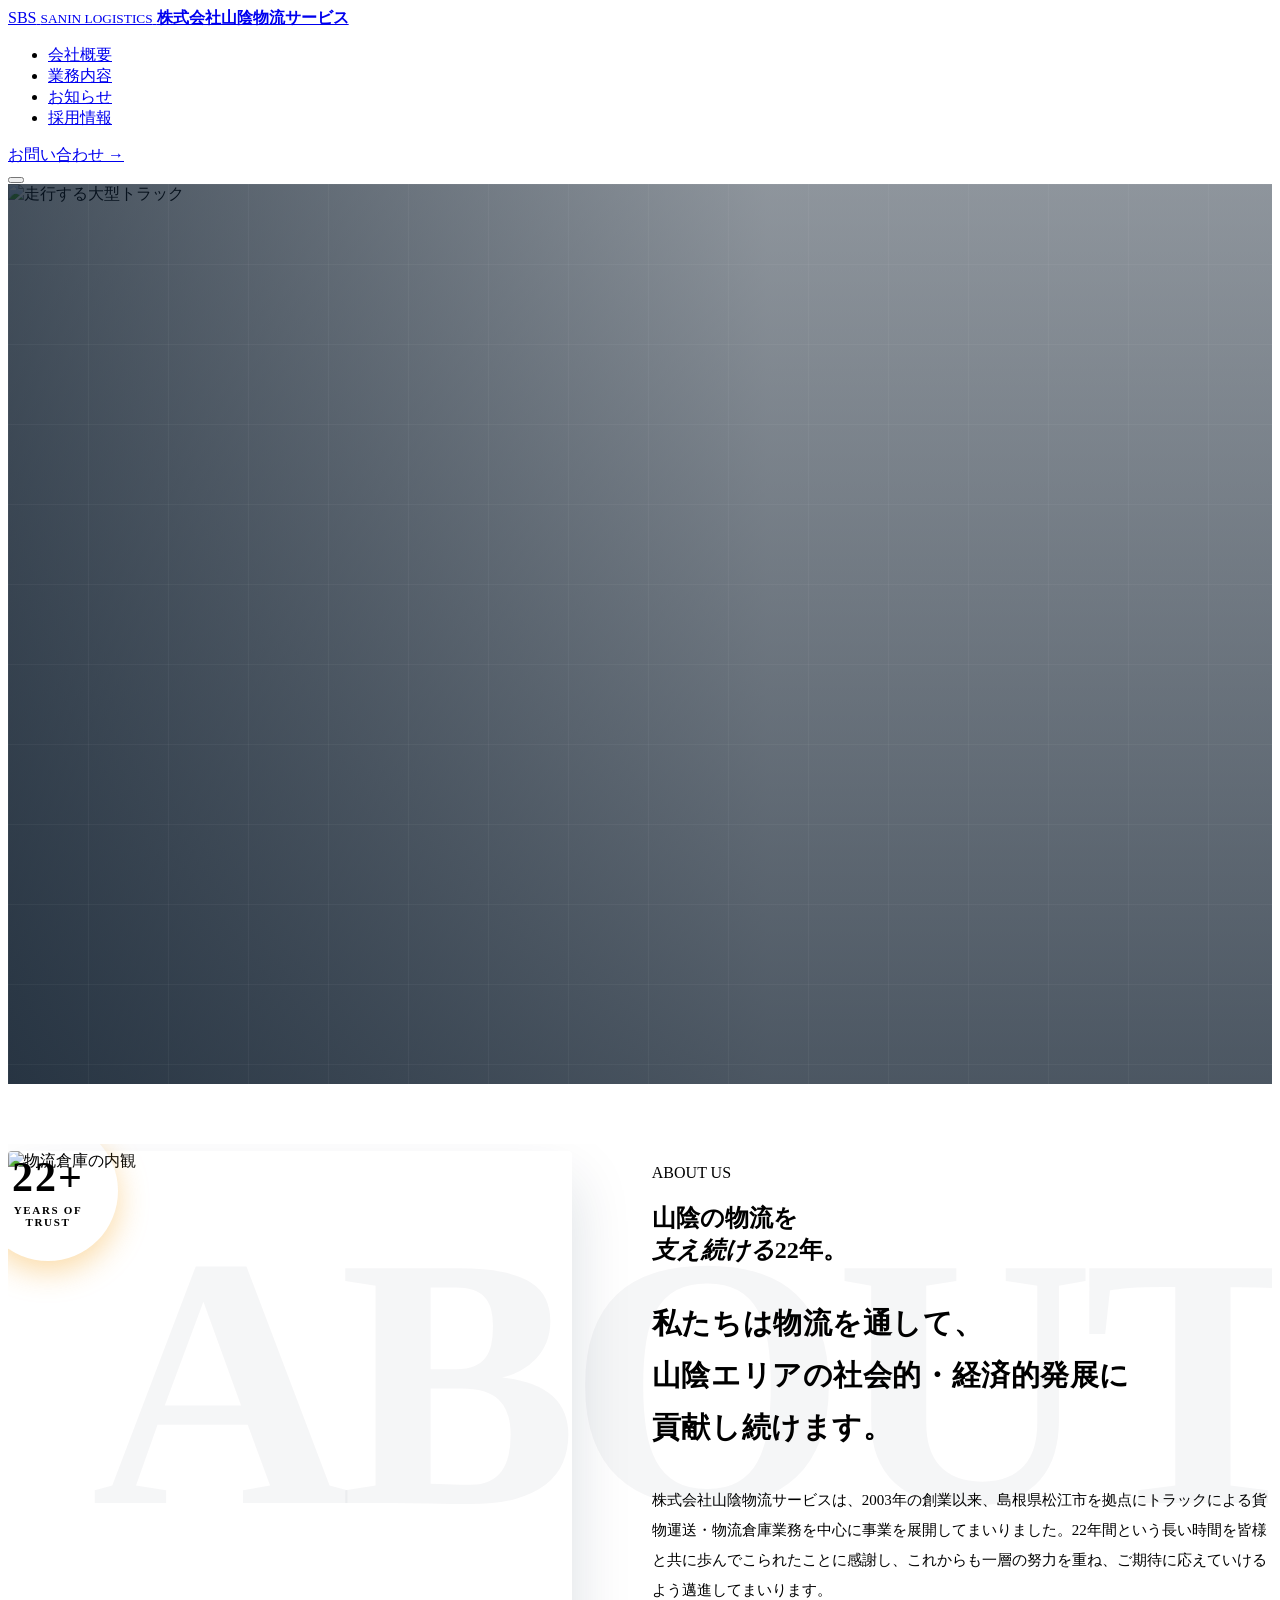
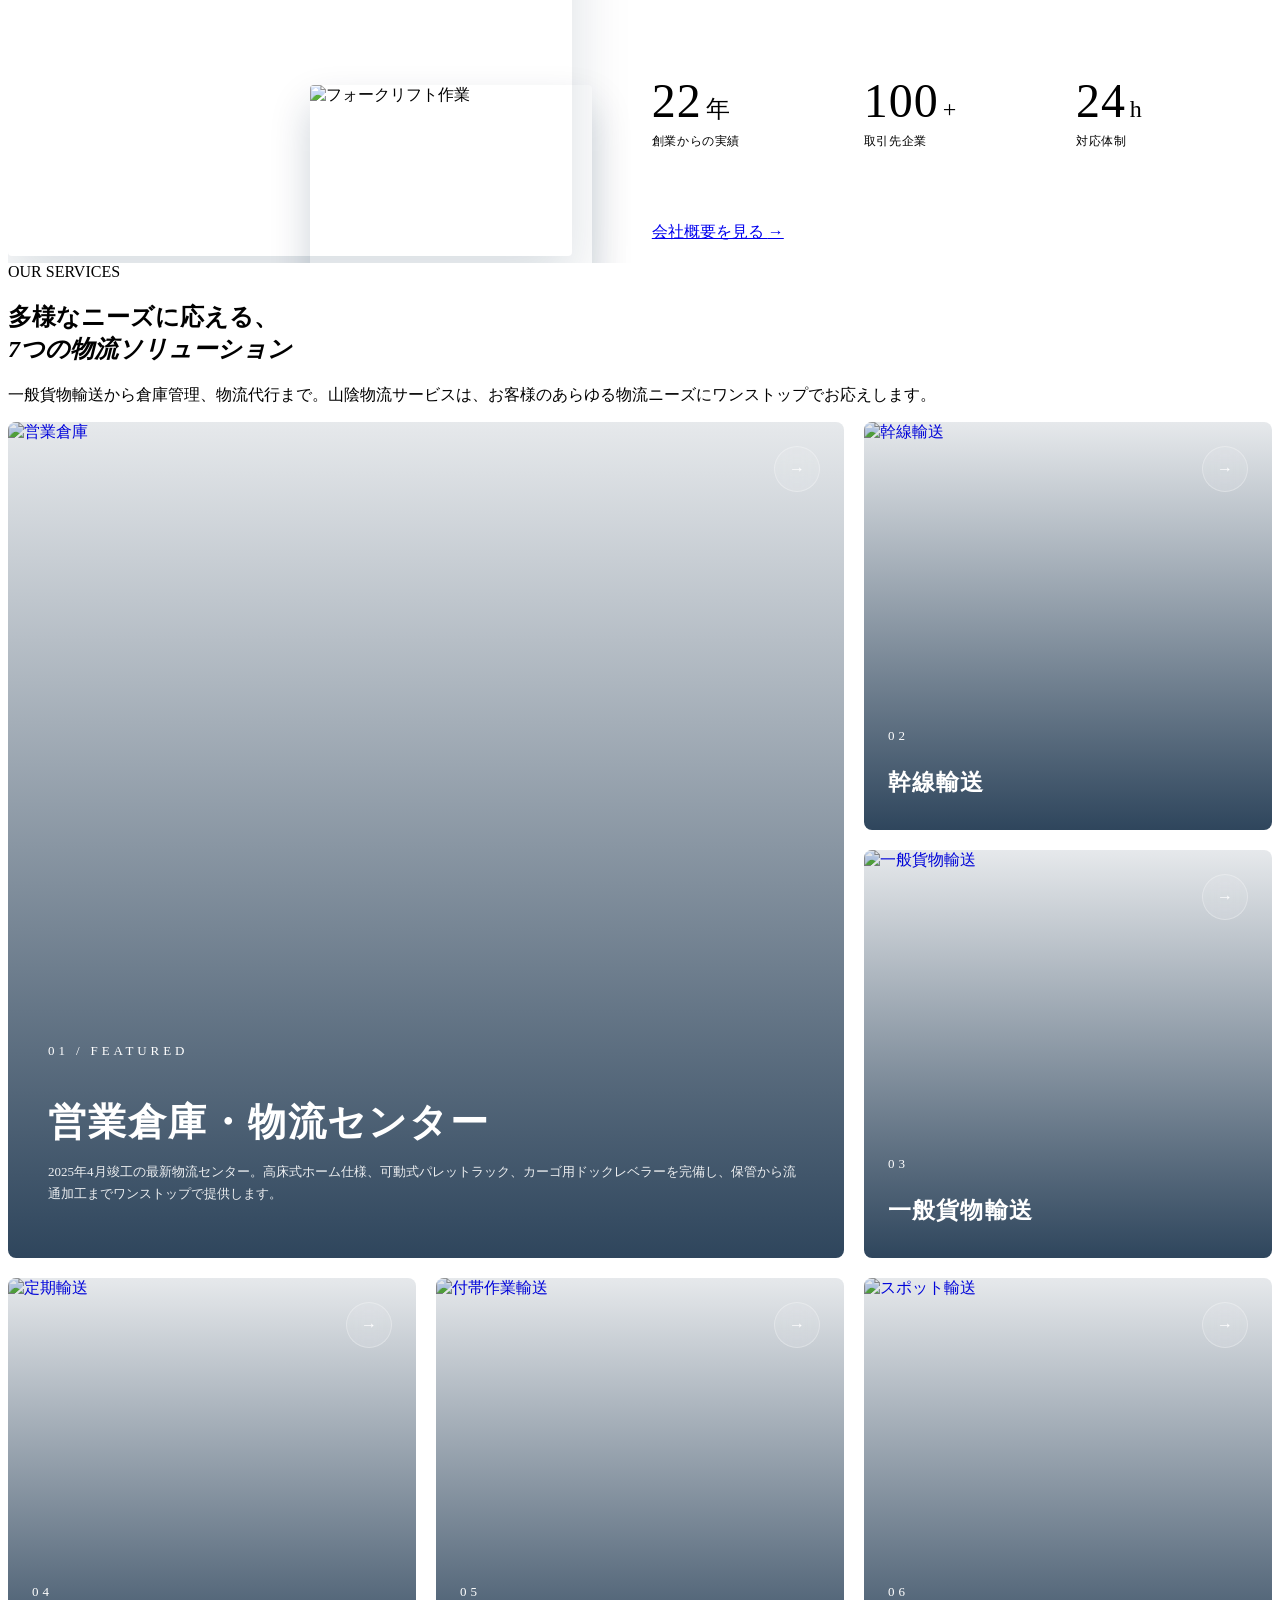
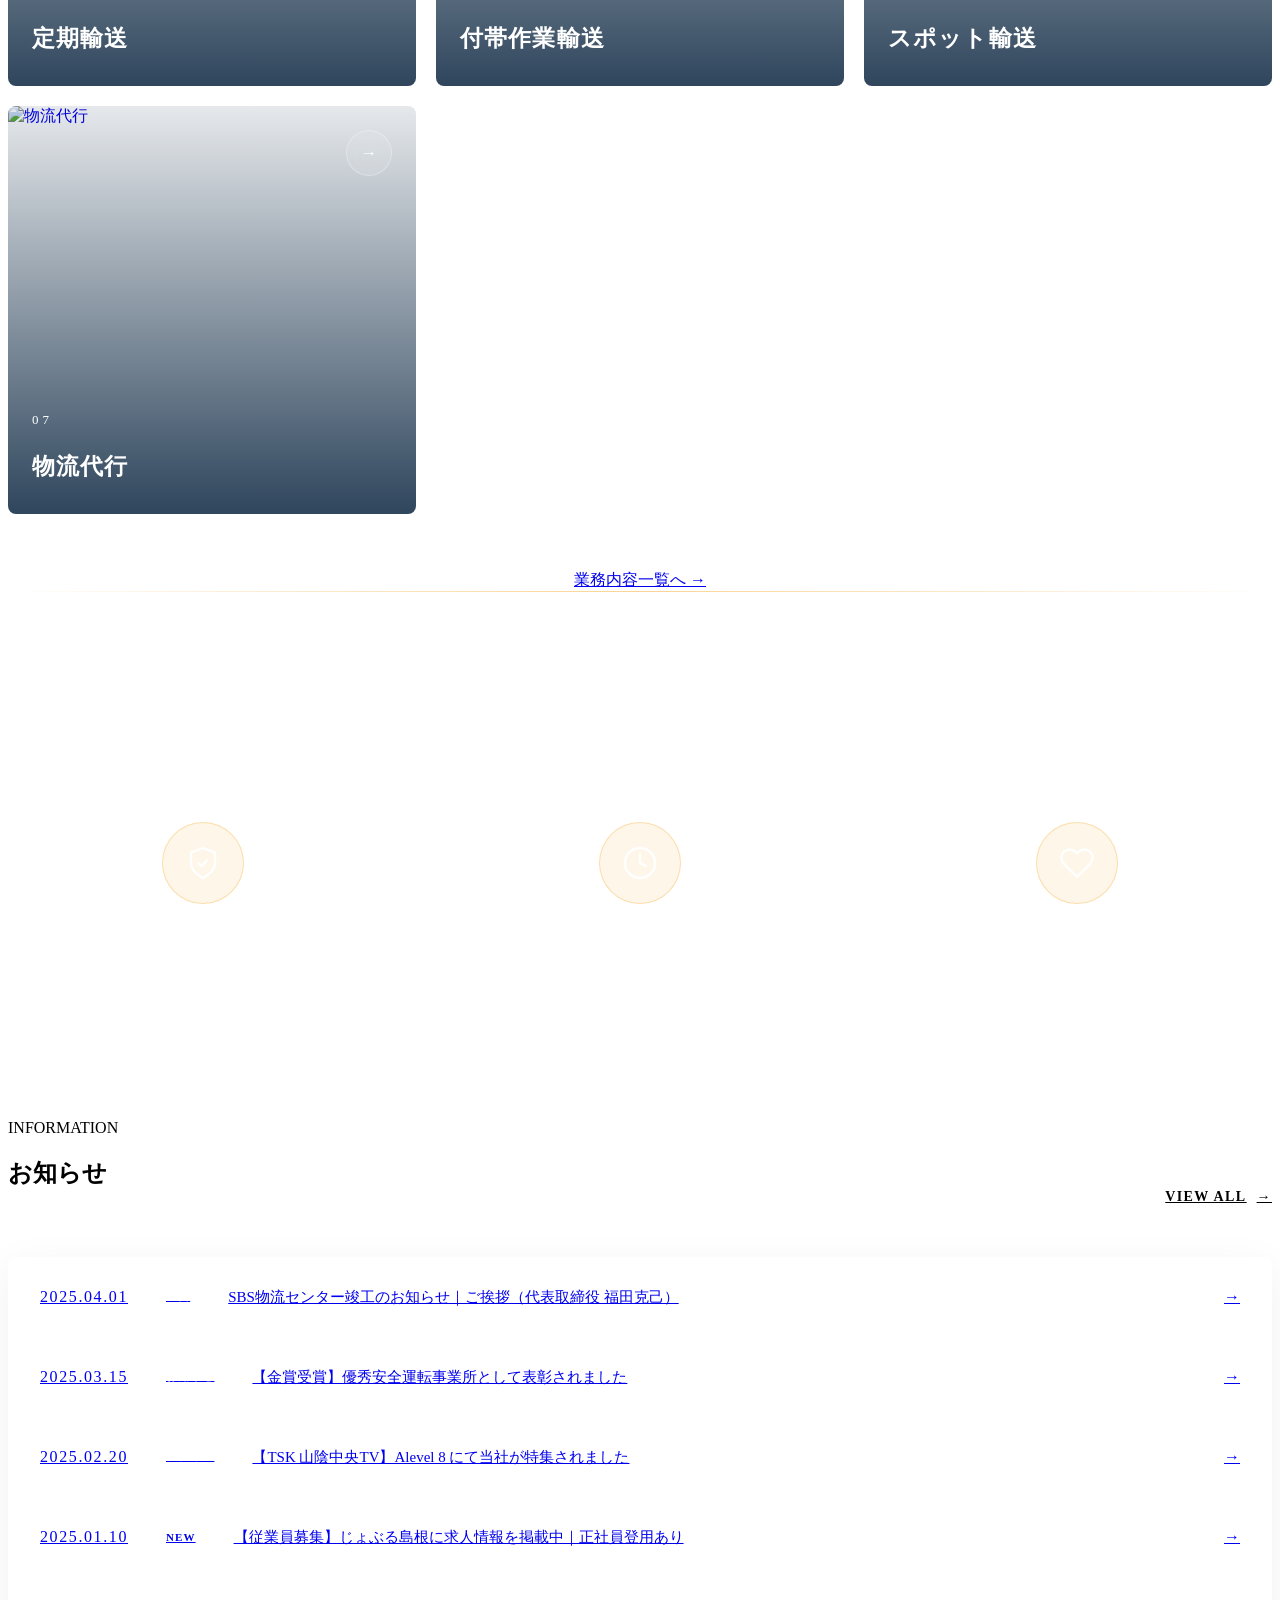
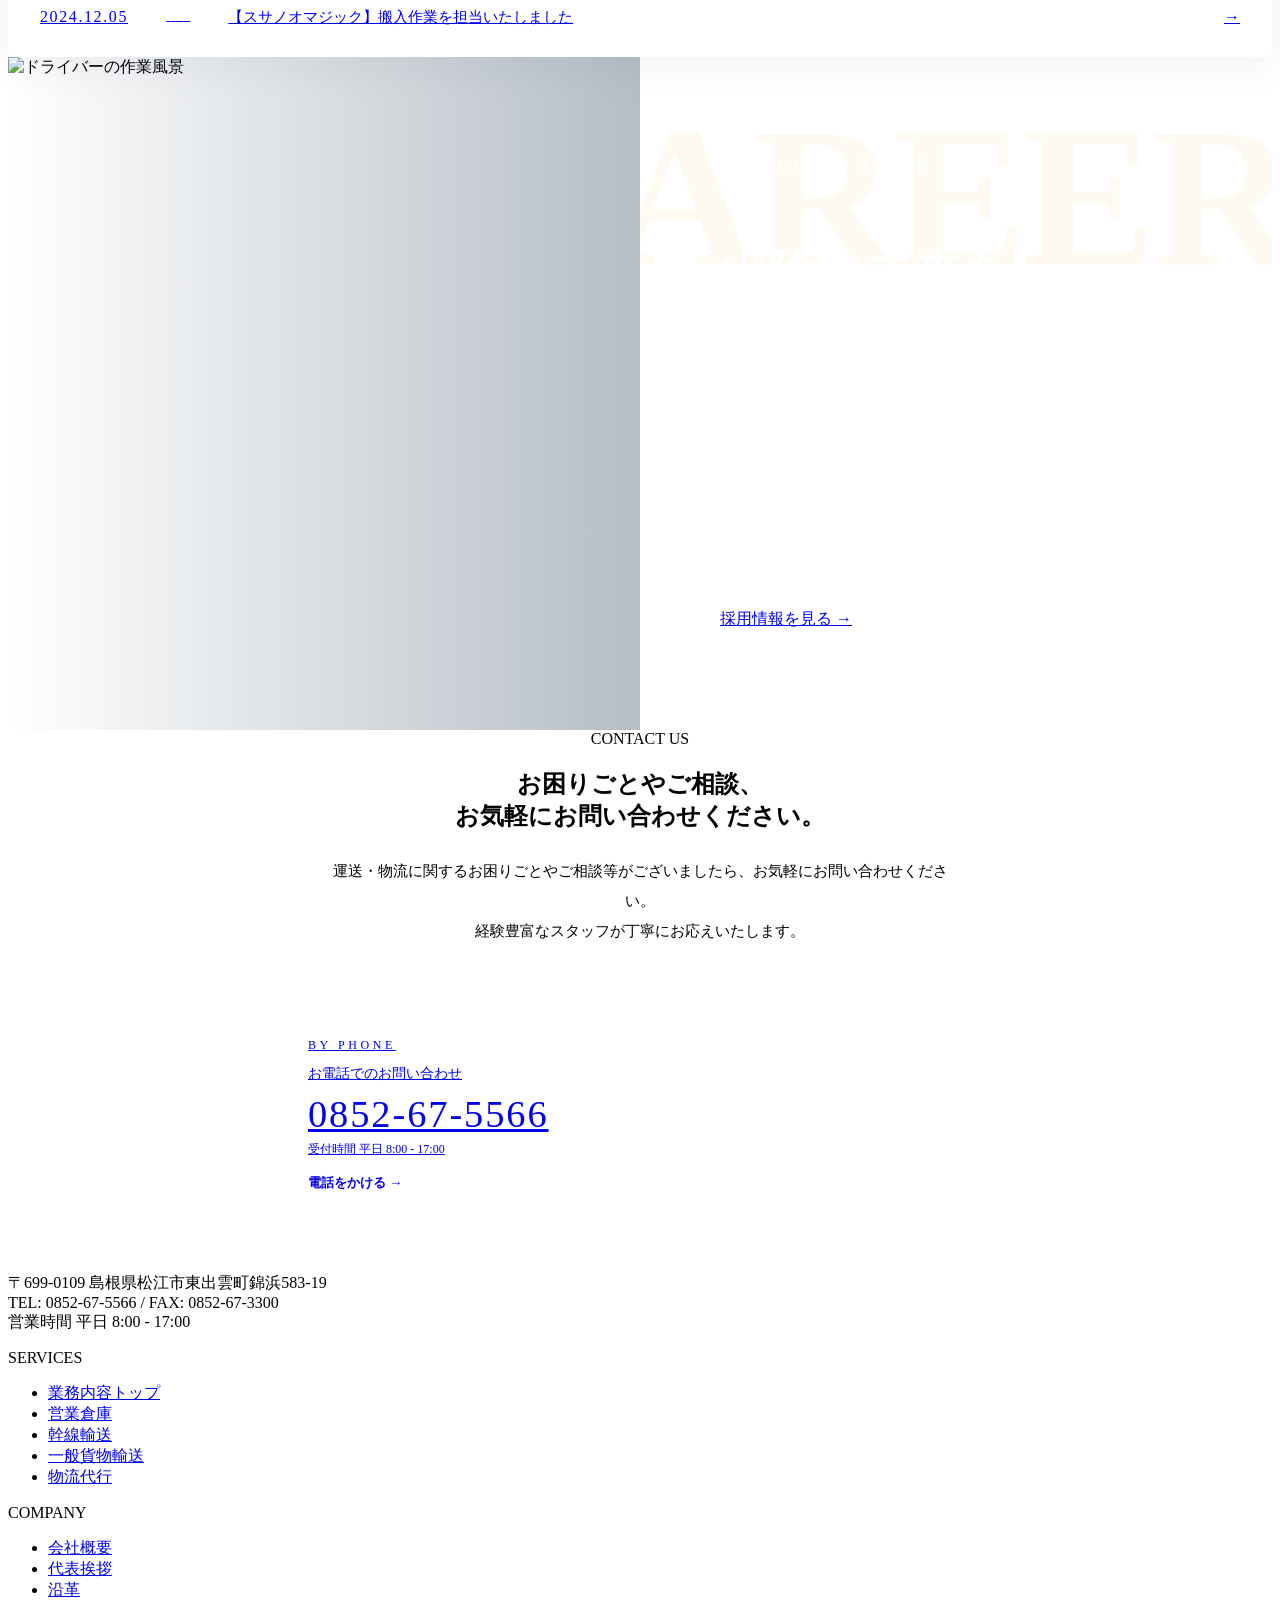
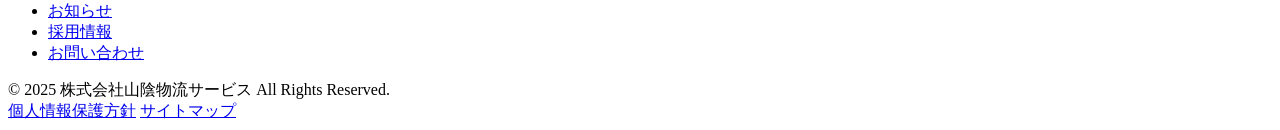
==== index.html @ 83f82740 "Initial commit: Upload all website files" ====
<!DOCTYPE html>
<html lang="ja">
<head>
<meta charset="UTF-8">
<meta name="viewport" content="width=device-width, initial-scale=1.0">
<meta name="description" content="株式会社山陰物流サービス｜島根県松江市を拠点に、安全・確実・丁寧な一般貨物輸送、幹線輸送、物流倉庫業務を承ります。2003年創業、22年の信頼と実績。">
<title>株式会社山陰物流サービス｜島根県松江市の総合物流企業</title>
<link rel="preconnect" href="https://fonts.googleapis.com">
<link rel="preconnect" href="https://fonts.gstatic.com" crossorigin>
<link href="https://fonts.googleapis.com/css2?family=Noto+Sans+JP:wght@400;500;700;900&family=Noto+Serif+JP:wght@500;700;900&family=Bebas+Neue&display=swap" rel="stylesheet">
<link rel="stylesheet" href="assets/common.css">

<style>
/* ========================================
   TOPページ固有スタイル
======================================== */

/* Hero (TOP page) */
.p-hero {
  position: relative;
  width: 100%;
  height: 100vh;
  min-height: 640px;
  overflow: hidden;
  background: var(--color-bg-dark);
}
.p-hero__bg { position: absolute; inset: 0; z-index: 1; }
.p-hero__bg img {
  width: 100%; height: 100%; object-fit: cover;
  animation: kenburns 20s ease-in-out infinite alternate;
}
@keyframes kenburns {
  0% { transform: scale(1.05) translate(0, 0); }
  100% { transform: scale(1.18) translate(-2%, -2%); }
}
.p-hero__overlay {
  position: absolute; inset: 0; z-index: 2;
  background:
    linear-gradient(180deg, rgba(10,25,41,0.4) 0%, rgba(10,25,41,0.7) 100%),
    linear-gradient(90deg, rgba(10,25,41,0.6) 0%, rgba(10,25,41,0.1) 60%);
}
.p-hero__grid {
  position: absolute; inset: 0; z-index: 3;
  background-image:
    linear-gradient(rgba(255,255,255,0.04) 1px, transparent 1px),
    linear-gradient(90deg, rgba(255,255,255,0.04) 1px, transparent 1px);
  background-size: 80px 80px; pointer-events: none;
}
.p-hero__inner {
  position: relative; z-index: 5; height: 100%;
  display: flex; align-items: center;
  padding: 0 24px;
  max-width: 1600px; margin: 0 auto;
}
.p-hero__content {
  width: 100%; max-width: 800px; color: #fff;
  padding-top: var(--header-h);
}
.p-hero__label {
  display: inline-flex; align-items: center; gap: 12px;
  padding: 8px 18px;
  background: rgba(245, 166, 35, 0.15);
  border: 1px solid rgba(245, 166, 35, 0.4);
  border-radius: 999px;
  color: var(--color-accent);
  font-size: 12px; font-weight: 700; letter-spacing: 0.2em;
  margin-bottom: 32px;
  font-family: var(--font-en);
  opacity: 0; animation: fadeInUp 0.8s var(--ease-out) 0.2s forwards;
}
.p-hero__label::before {
  content: ''; width: 6px; height: 6px;
  background: var(--color-accent); border-radius: 50%;
  animation: pulse 2s ease-in-out infinite;
}
@keyframes pulse {
  0%, 100% { opacity: 1; transform: scale(1); }
  50% { opacity: 0.5; transform: scale(1.3); }
}
.p-hero__title {
  font-family: var(--font-serif);
  font-size: clamp(2.4rem, 6vw, 5.2rem);
  font-weight: 900;
  line-height: 1.15;
  letter-spacing: 0.02em;
  margin-bottom: 24px;
}
.p-hero__title-line { display: block; overflow: hidden; }
.p-hero__title-inner {
  display: block;
  transform: translateY(120%);
  animation: revealUp 1s var(--ease-out) forwards;
}
.p-hero__title-line:nth-child(1) .p-hero__title-inner { animation-delay: 0.4s; }
.p-hero__title-line:nth-child(2) .p-hero__title-inner { animation-delay: 0.6s; }
.p-hero__title-line:nth-child(3) .p-hero__title-inner { animation-delay: 0.8s; }
.p-hero__title-accent { color: var(--color-accent); }
@keyframes revealUp { to { transform: translateY(0); } }

.p-hero__lead {
  font-size: clamp(0.95rem, 1.6vw, 1.15rem);
  line-height: 1.9;
  margin-bottom: 40px;
  opacity: 0;
  max-width: 580px;
  animation: fadeInUp 0.8s var(--ease-out) 1.2s forwards;
}
.p-hero__actions {
  display: flex; flex-wrap: wrap; gap: 16px;
  opacity: 0; animation: fadeInUp 0.8s var(--ease-out) 1.4s forwards;
}
.p-hero__side {
  position: absolute; right: 40px; bottom: 40px; z-index: 5;
  display: none; flex-direction: column; gap: 24px; color: #fff;
  opacity: 0; animation: fadeInUp 1s var(--ease-out) 1.6s forwards;
}
@media (min-width: 1024px) { .p-hero__side { display: flex; } }
.p-hero__since { text-align: right; font-family: var(--font-en); }
.p-hero__since-num {
  font-size: 64px; line-height: 1;
  color: var(--color-accent); letter-spacing: 0.05em;
}
.p-hero__since-label {
  font-size: 11px; letter-spacing: 0.3em;
  opacity: 0.8; margin-top: 8px;
}
.p-hero__scroll {
  position: absolute; left: 50%; bottom: 32px;
  transform: translateX(-50%); z-index: 5;
  display: flex; flex-direction: column; align-items: center; gap: 12px;
  color: #fff; font-family: var(--font-en);
  font-size: 11px; letter-spacing: 0.4em;
  opacity: 0; animation: fadeInUp 1s var(--ease-out) 2s forwards;
}
.p-hero__scroll-line {
  width: 1px; height: 50px;
  background: rgba(255, 255, 255, 0.4);
  position: relative; overflow: hidden;
}
.p-hero__scroll-line::after {
  content: ''; position: absolute;
  top: -50%; left: 0; width: 100%; height: 50%;
  background: var(--color-accent);
  animation: scrollDown 2s ease-in-out infinite;
}
@keyframes scrollDown {
  0% { transform: translateY(0); }
  100% { transform: translateY(200%); }
}

/* News Ticker */
.p-news-ticker {
  background: var(--color-primary);
  color: #fff;
  padding: 16px 0;
  overflow: hidden;
}
.p-news-ticker__inner {
  display: flex; align-items: center; gap: 24px;
  max-width: var(--container-max); margin: 0 auto;
  padding: 0 24px;
}
.p-news-ticker__label {
  flex-shrink: 0;
  display: inline-flex; align-items: center; gap: 10px;
  padding: 6px 14px;
  background: var(--color-accent); color: var(--color-primary);
  border-radius: 4px;
  font-weight: 700; font-size: 13px; letter-spacing: 0.1em;
  font-family: var(--font-en);
}
.p-news-ticker__track { flex: 1; overflow: hidden; white-space: nowrap; }
.p-news-ticker__list {
  display: inline-flex; gap: 60px;
  animation: tickerScroll 40s linear infinite;
}
.p-news-ticker__item {
  display: inline-flex; align-items: center; gap: 16px;
  font-size: 14px;
}
.p-news-ticker__date {
  color: var(--color-accent);
  font-family: var(--font-en);
  font-size: 13px; letter-spacing: 0.1em;
}
@keyframes tickerScroll {
  0% { transform: translateX(0); }
  100% { transform: translateX(-50%); }
}

/* About */
.p-about {
  background: var(--color-bg-soft);
  position: relative;
  overflow: hidden;
}
.p-about::before {
  content: 'ABOUT';
  position: absolute;
  top: 60px; right: -40px;
  font-family: var(--font-en);
  font-size: clamp(180px, 28vw, 360px);
  color: rgba(10, 37, 64, 0.04);
  font-weight: 900; line-height: 1;
  pointer-events: none; letter-spacing: -0.03em;
}
.p-about__grid {
  display: grid; grid-template-columns: 1fr; gap: 60px;
  align-items: center; position: relative; z-index: 1;
}
@media (min-width: 1024px) {
  .p-about__grid { grid-template-columns: 1fr 1.1fr; gap: 80px; }
}
.p-about__visual { position: relative; }
.p-about__visual-main {
  position: relative; aspect-ratio: 4/5;
  overflow: hidden; border-radius: 4px;
  box-shadow: 0 30px 60px rgba(10, 37, 64, 0.15);
}
.p-about__visual-main img {
  width: 100%; height: 100%; object-fit: cover;
  transition: transform 1.2s var(--ease-out);
}
.p-about__visual:hover .p-about__visual-main img { transform: scale(1.06); }
.p-about__visual-sub {
  position: absolute; width: 50%; aspect-ratio: 4/3;
  bottom: -40px; right: -20px;
  overflow: hidden; border-radius: 4px;
  box-shadow: 0 20px 40px rgba(10, 37, 64, 0.2);
  border: 6px solid var(--color-bg-soft);
}
.p-about__visual-sub img { width: 100%; height: 100%; object-fit: cover; }
.p-about__badge {
  position: absolute; top: -30px; left: -30px;
  width: 140px; height: 140px;
  border-radius: 50%;
  background: var(--color-accent); color: var(--color-primary);
  display: grid; place-items: center; text-align: center;
  font-weight: 700;
  box-shadow: 0 10px 30px rgba(245, 166, 35, 0.4);
  animation: rotate 20s linear infinite;
}
.p-about__badge-inner {
  display: flex; flex-direction: column; align-items: center;
  line-height: 1.1;
}
.p-about__badge-num { font-family: var(--font-en); font-size: 42px; letter-spacing: 0.05em; }
.p-about__badge-label { font-size: 11px; letter-spacing: 0.15em; margin-top: 4px; }
@keyframes rotate { to { transform: rotate(360deg); } }
@media (max-width: 768px) {
  .p-about__badge { width: 100px; height: 100px; top: -20px; left: -10px; }
  .p-about__badge-num { font-size: 28px; }
  .p-about__badge-label { font-size: 9px; }
}
.p-about__content { padding: 20px 0; }
.p-about__copy {
  font-family: var(--font-serif);
  font-size: clamp(1.4rem, 2.4vw, 1.8rem);
  line-height: 1.8; font-weight: 700;
  color: var(--color-primary);
  margin-bottom: 32px; letter-spacing: 0.02em;
}
.p-about__text {
  font-size: 15px; line-height: 2;
  color: var(--color-text-light);
  margin-bottom: 40px;
}
.p-about__stats {
  display: grid; grid-template-columns: repeat(3, 1fr);
  gap: 16px; padding: 32px 0;
  border-top: 1px solid var(--color-border);
  border-bottom: 1px solid var(--color-border);
  margin-bottom: 40px;
}
.p-about__stat-num {
  font-family: var(--font-en);
  font-size: clamp(2rem, 4vw, 3rem);
  color: var(--color-primary);
  line-height: 1; letter-spacing: 0.02em;
}
.p-about__stat-num small {
  font-size: 0.5em; color: var(--color-accent); margin-left: 4px;
}
.p-about__stat-label {
  font-size: 12px; color: var(--color-text-light);
  margin-top: 8px; letter-spacing: 0.05em;
}

/* Services (Bento Grid) */
.p-services { background: #fff; }
.p-services__grid {
  display: grid;
  grid-template-columns: repeat(2, 1fr);
  gap: 16px;
}
@media (min-width: 768px) {
  .p-services__grid {
    grid-template-columns: repeat(3, 1fr);
    grid-template-rows: repeat(3, 1fr);
    gap: 20px;
  }
  .p-services__item:nth-child(1) {
    grid-column: span 2; grid-row: span 2;
  }
}
.p-services__item {
  position: relative; overflow: hidden;
  border-radius: 8px; aspect-ratio: 1/1;
  background: var(--color-primary);
  display: block;
  transition: transform .5s var(--ease-out);
}
@media (min-width: 768px) {
  .p-services__item:nth-child(1) { aspect-ratio: auto; }
}
.p-services__item:hover { transform: translateY(-8px); }
.p-services__item-img {
  position: absolute; inset: 0;
  width: 100%; height: 100%; object-fit: cover;
  transition: transform 1s var(--ease-out);
}
.p-services__item:hover .p-services__item-img { transform: scale(1.1); }
.p-services__item-overlay {
  position: absolute; inset: 0;
  background: linear-gradient(180deg, rgba(10,37,64,0.1) 0%, rgba(10,37,64,0.85) 100%);
  transition: background .5s;
}
.p-services__item:hover .p-services__item-overlay {
  background: linear-gradient(180deg, rgba(10,37,64,0.3) 0%, rgba(10,37,64,0.92) 100%);
}
.p-services__item-content {
  position: absolute; bottom: 0; left: 0; right: 0;
  padding: 24px; color: #fff; z-index: 2;
}
@media (min-width: 768px) {
  .p-services__item:nth-child(1) .p-services__item-content { padding: 40px; }
}
.p-services__item-num {
  font-family: var(--font-en);
  font-size: 13px; color: var(--color-accent);
  letter-spacing: 0.3em; margin-bottom: 8px; display: block;
}
.p-services__item-title {
  font-family: var(--font-serif);
  font-size: clamp(1.1rem, 1.8vw, 1.5rem);
  font-weight: 900; margin-bottom: 8px;
  letter-spacing: 0.05em;
}
.p-services__item:nth-child(1) .p-services__item-title {
  font-size: clamp(1.5rem, 3vw, 2.4rem);
}
.p-services__item-desc {
  font-size: 13px; line-height: 1.7; opacity: 0.9; display: none;
}
@media (min-width: 768px) {
  .p-services__item:nth-child(1) .p-services__item-desc { display: block; }
}
.p-services__item-arrow {
  position: absolute; top: 24px; right: 24px;
  width: 44px; height: 44px;
  border-radius: 50%;
  background: rgba(255, 255, 255, 0.1);
  border: 1px solid rgba(255, 255, 255, 0.3);
  display: grid; place-items: center;
  color: #fff; z-index: 2;
  transition: all .3s var(--ease-out);
  backdrop-filter: blur(8px);
}
.p-services__item:hover .p-services__item-arrow {
  background: var(--color-accent);
  border-color: var(--color-accent);
  color: var(--color-primary);
  transform: rotate(-45deg);
}

.p-services__view-all-wrap {
  margin-top: 56px; text-align: center;
}

/* Features (3 Promises) */
.p-features {
  background: var(--color-primary);
  color: #fff;
  position: relative;
  overflow: hidden;
}
.p-features::before {
  content: ''; position: absolute;
  top: 0; left: 0; right: 0; height: 1px;
  background: linear-gradient(90deg, transparent, rgba(245, 166, 35, 0.5), transparent);
}
.p-features__bg {
  position: absolute; inset: 0; opacity: 0.06;
  background-image:
    linear-gradient(rgba(255,255,255,0.5) 1px, transparent 1px),
    linear-gradient(90deg, rgba(255,255,255,0.5) 1px, transparent 1px);
  background-size: 60px 60px;
}
.p-features__head {
  text-align: center; margin-bottom: 80px;
  position: relative; z-index: 1;
}
.p-features__head .p-section-head__label { padding-left: 0; }
.p-features__head .p-section-head__label::before { display: none; }
.p-features__head .p-section-head__title { color: #fff; }
.p-features__list {
  display: grid; grid-template-columns: 1fr; gap: 40px;
  position: relative; z-index: 1;
}
@media (min-width: 768px) {
  .p-features__list { grid-template-columns: repeat(3, 1fr); gap: 48px; }
}
.p-features__item {
  text-align: center; position: relative;
  padding: 40px 24px;
  border-top: 1px solid rgba(255,255,255,0.15);
}
.p-features__item-num {
  font-family: var(--font-en);
  font-size: 14px; color: var(--color-accent);
  letter-spacing: 0.4em; margin-bottom: 24px;
}
.p-features__item-icon {
  width: 80px; height: 80px;
  margin: 0 auto 24px;
  display: grid; place-items: center;
  border-radius: 50%;
  background: rgba(245, 166, 35, 0.1);
  border: 1px solid rgba(245, 166, 35, 0.3);
  color: var(--color-accent);
}
.p-features__item-icon svg { width: 36px; height: 36px; }
.p-features__item-title {
  font-family: var(--font-serif);
  font-size: 26px; font-weight: 900;
  margin-bottom: 16px; letter-spacing: 0.08em;
}
.p-features__item-text {
  font-size: 14px; line-height: 2; opacity: 0.85;
}

/* News */
.p-news-section { background: var(--color-bg-soft); }
.p-news-section__head {
  display: flex; flex-wrap: wrap;
  justify-content: space-between; align-items: flex-end;
  margin-bottom: 48px; gap: 24px;
}
.p-news-section__view-all {
  display: inline-flex; align-items: center; gap: 10px;
  font-weight: 700; font-size: 14px;
  color: var(--color-primary);
  letter-spacing: 0.1em;
  padding-bottom: 4px;
  border-bottom: 2px solid var(--color-primary);
  transition: all .3s;
}
.p-news-section__view-all:hover {
  color: var(--color-accent); border-color: var(--color-accent);
  gap: 16px;
}
.p-news-section__list {
  background: #fff; border-radius: 8px; overflow: hidden;
  box-shadow: 0 10px 40px rgba(10, 37, 64, 0.06);
}
.p-news-section__item {
  display: grid;
  grid-template-columns: auto auto 1fr auto;
  align-items: center; gap: 24px;
  padding: 28px 32px;
  border-bottom: 1px solid var(--color-border);
  transition: background .3s;
}
.p-news-section__item:last-child { border-bottom: none; }
.p-news-section__item:hover { background: var(--color-bg-soft); }
@media (max-width: 768px) {
  .p-news-section__item {
    grid-template-columns: 1fr; gap: 8px; padding: 24px 20px;
  }
}
.p-news-section__item-date {
  font-family: var(--font-en);
  font-size: 16px; color: var(--color-text-light);
  letter-spacing: 0.1em; white-space: nowrap;
}
.p-news-section__item-cat {
  display: inline-block;
  padding: 4px 14px;
  background: var(--color-primary); color: #fff;
  border-radius: 999px;
  font-size: 11px; font-weight: 700; letter-spacing: 0.1em;
  white-space: nowrap; text-align: center;
}
.p-news-section__item-cat--important { background: var(--color-red); }
.p-news-section__item-cat--new { background: var(--color-accent); color: var(--color-primary); }
@media (max-width: 768px) {
  .p-news-section__item-cat { justify-self: start; }
}
.p-news-section__item-title {
  font-size: 15px; font-weight: 500;
  color: var(--color-text); line-height: 1.6;
}
.p-news-section__item-arrow {
  color: var(--color-text-light);
  transition: transform .3s, color .3s;
}
.p-news-section__item:hover .p-news-section__item-arrow {
  color: var(--color-accent); transform: translateX(6px);
}
@media (max-width: 768px) { .p-news-section__item-arrow { display: none; } }

/* Recruit CTA */
.p-recruit-cta {
  position: relative; overflow: hidden; padding: 0;
}
.p-recruit-cta__inner {
  position: relative; display: grid;
  grid-template-columns: 1fr;
  min-height: 540px;
}
@media (min-width: 1024px) {
  .p-recruit-cta__inner { grid-template-columns: 1fr 1fr; }
}
.p-recruit-cta__visual { position: relative; overflow: hidden; min-height: 320px; }
.p-recruit-cta__visual img {
  width: 100%; height: 100%; object-fit: cover;
  transition: transform 1s var(--ease-out);
}
.p-recruit-cta:hover .p-recruit-cta__visual img { transform: scale(1.05); }
.p-recruit-cta__visual::after {
  content: ''; position: absolute; inset: 0;
  background: linear-gradient(90deg, transparent 0%, rgba(10, 37, 64, 0.3) 100%);
}
.p-recruit-cta__content {
  background: var(--color-primary); color: #fff;
  display: flex; flex-direction: column; justify-content: center;
  padding: 80px 40px; position: relative; overflow: hidden;
}
@media (min-width: 1024px) {
  .p-recruit-cta__content { padding: 100px 80px; }
}
.p-recruit-cta__content::before {
  content: 'CAREER';
  position: absolute; top: 40px; right: -20px;
  font-family: var(--font-en);
  font-size: 200px;
  color: rgba(245, 166, 35, 0.06);
  font-weight: 900; line-height: 1;
  pointer-events: none; letter-spacing: -0.02em;
}
.p-recruit-cta__label {
  font-family: var(--font-en);
  font-size: 14px; color: var(--color-accent);
  letter-spacing: 0.4em; margin-bottom: 24px;
  position: relative; z-index: 1;
}
.p-recruit-cta__title {
  font-family: var(--font-serif);
  font-size: clamp(2rem, 4vw, 3rem);
  font-weight: 900; line-height: 1.4;
  margin-bottom: 24px;
  position: relative; z-index: 1;
}
.p-recruit-cta__title em { font-style: normal; color: var(--color-accent); }
.p-recruit-cta__text {
  font-size: 15px; line-height: 2;
  margin-bottom: 40px; opacity: 0.9;
  position: relative; z-index: 1; max-width: 480px;
}
.p-recruit-cta__btn {
  position: relative; z-index: 1;
  align-self: flex-start;
}

/* Contact methods */
.p-contact-methods-section { background: #fff; text-align: center; }
.p-contact-methods-section__inner { max-width: 920px; margin: 0 auto; padding: 0 24px; }
.p-contact-methods-section__methods {
  display: grid; grid-template-columns: 1fr; gap: 16px;
  max-width: 720px; margin: 56px auto 0;
}
@media (min-width: 768px) {
  .p-contact-methods-section__methods { grid-template-columns: 1fr 1fr; gap: 24px; }
}
.p-contact-method {
  padding: 36px 28px;
  border: 2px solid var(--color-border);
  border-radius: 8px;
  transition: all .3s var(--ease-out);
  text-align: left;
}
.p-contact-method:hover {
  border-color: var(--color-primary);
  transform: translateY(-4px);
  box-shadow: 0 20px 40px rgba(10, 37, 64, 0.1);
}
.p-contact-method-label {
  font-family: var(--font-en);
  font-size: 12px; color: var(--color-accent);
  letter-spacing: 0.3em; margin-bottom: 12px;
}
.p-contact-method-title {
  font-size: 14px; color: var(--color-text-light); margin-bottom: 8px;
}
.p-contact-method-value {
  font-family: var(--font-en);
  font-size: clamp(1.6rem, 3vw, 2.4rem);
  color: var(--color-primary);
  font-weight: 400; letter-spacing: 0.05em;
  line-height: 1.2; margin-bottom: 4px;
}
.p-contact-method-sub { font-size: 12px; color: var(--color-text-light); }
.p-contact-method--mail {
  background: var(--color-primary);
  border-color: var(--color-primary); color: #fff;
}
.p-contact-method--mail .p-contact-method-title { color: rgba(255,255,255,0.7); }
.p-contact-method--mail .p-contact-method-value { color: #fff; }
.p-contact-method--mail .p-contact-method-sub { color: rgba(255,255,255,0.7); }
.p-contact-method--mail:hover {
  background: var(--color-primary-light);
  border-color: var(--color-accent);
}
.p-contact-method__arrow {
  margin-top: 16px;
  display: inline-flex; align-items: center; gap: 8px;
  font-weight: 700; font-size: 13px;
}
</style>
</head>
<body>

<!-- ============= HEADER ============= -->
<header class="l-header l-header--top" id="header">
  <div class="p-header__inner">
    <a href="index.html" class="p-header__logo">
      <span class="p-header__logo-mark">SBS</span>
      <span class="p-header__logo-text">
        <small>SANIN LOGISTICS</small>
        <strong>株式会社山陰物流サービス</strong>
      </span>
    </a>
    <nav class="p-header__nav">
      <ul class="p-header__nav-list">
        <li><a href="about/about.html" class="p-header__nav-link">会社概要</a></li>
        <li><a href="services/services.html" class="p-header__nav-link">業務内容</a></li>
        <li><a href="news/news.html" class="p-header__nav-link">お知らせ</a></li>
        <li><a href="recruit/recruit.html" class="p-header__nav-link">採用情報</a></li>
      </ul>
      <a href="contact/contact.html" class="p-header__cta">
        お問い合わせ <span>→</span>
      </a>
    </nav>
    <button class="p-header__menu-btn" aria-label="メニューを開く">
      <span></span><span></span><span></span>
    </button>
  </div>
</header>

<!-- ============= HERO ============= -->
<section class="p-hero">
  <div class="p-hero__bg">
    <img src="https://images.unsplash.com/photo-1601584115197-04ecc0da31d7?ixlib=rb-4.0.3&auto=format&fit=crop&w=1920&q=80" alt="走行する大型トラック">
  </div>
  <div class="p-hero__overlay"></div>
  <div class="p-hero__grid"></div>
  <div class="p-hero__inner">
    <div class="p-hero__content">
      <span class="p-hero__label">SAN-IN LOGISTICS SERVICE</span>
      <h1 class="p-hero__title">
        <span class="p-hero__title-line"><span class="p-hero__title-inner">山陰のモノを、</span></span>
        <span class="p-hero__title-line"><span class="p-hero__title-inner">日本の未来へ</span></span>
        <span class="p-hero__title-line"><span class="p-hero__title-inner p-hero__title-accent">運ぶ</span></span>
      </h1>
      <p class="p-hero__lead">
        島根県松江市から、<span class="u-underline" style="text-decoration-color:#fff;">安全・確実・丁寧</span>な物流を。<br>
        2003年創業、22年の信頼と実績。新たに竣工したSBS物流センターを核に、<br>
        山陰エリアの社会的・経済的発展に貢献します。
      </p>
      <div class="p-hero__actions">
        <a href="services/services.html" class="c-btn c-btn--primary">
          業務内容を見る <span class="c-btn__arrow">→</span>
        </a>
        <a href="contact/contact.html" class="c-btn c-btn--ghost">
          お問い合わせ <span class="c-btn__arrow">→</span>
        </a>
      </div>
    </div>
    <div class="p-hero__side">
      <div class="p-hero__since">
        <div class="p-hero__since-num">2003</div>
        <div class="p-hero__since-label">SINCE — 22 YEARS</div>
      </div>
    </div>
  </div>
  <div class="p-hero__scroll">
    <span>SCROLL</span>
    <div class="p-hero__scroll-line"></div>
  </div>
</section>

<!-- ============= NEWS TICKER ============= -->
<div class="p-news-ticker">
  <div class="p-news-ticker__inner">
    <span class="p-news-ticker__label">NEWS</span>
    <div class="p-news-ticker__track">
      <div class="p-news-ticker__list">
        <span class="p-news-ticker__item"><span class="p-news-ticker__date">2025.04</span>SBS物流センターが竣工いたしました</span>
        <span class="p-news-ticker__item"><span class="p-news-ticker__date">2025.03</span>【金賞受賞】優秀安全運転事業所として表彰されました</span>
        <span class="p-news-ticker__item"><span class="p-news-ticker__date">2025.02</span>TSK 山陰中央TV「Alevel 8」にて当社が紹介されました</span>
        <span class="p-news-ticker__item"><span class="p-news-ticker__date">2025.01</span>従業員募集中｜未経験者歓迎・正社員登用あり</span>
        <span class="p-news-ticker__item"><span class="p-news-ticker__date">2025.04</span>SBS物流センターが竣工いたしました</span>
        <span class="p-news-ticker__item"><span class="p-news-ticker__date">2025.03</span>【金賞受賞】優秀安全運転事業所として表彰されました</span>
        <span class="p-news-ticker__item"><span class="p-news-ticker__date">2025.02</span>TSK 山陰中央TV「Alevel 8」にて当社が紹介されました</span>
        <span class="p-news-ticker__item"><span class="p-news-ticker__date">2025.01</span>従業員募集中｜未経験者歓迎・正社員登用あり</span>
      </div>
    </div>
  </div>
</div>

<!-- ============= ABOUT ============= -->
<section class="l-section p-about">
  <div class="l-container">
    <div class="p-about__grid">
      <div class="p-about__visual js-reveal">
        <div class="p-about__visual-main">
          <img src="https://images.unsplash.com/photo-1586528116311-ad8dd3c8310d?ixlib=rb-4.0.3&auto=format&fit=crop&w=900&q=80" alt="物流倉庫の内観">
        </div>
        <div class="p-about__visual-sub">
          <img src="https://images.unsplash.com/photo-1494412574643-ff11b0a5c1c3?ixlib=rb-4.0.3&auto=format&fit=crop&w=600&q=80" alt="フォークリフト作業">
        </div>
        <div class="p-about__badge">
          <div class="p-about__badge-inner">
            <span class="p-about__badge-num">22+</span>
            <span class="p-about__badge-label">YEARS OF<br>TRUST</span>
          </div>
        </div>
      </div>
      <div class="p-about__content js-reveal" data-delay="1">
        <div class="p-section-head" style="margin-bottom:32px;">
          <span class="p-section-head__label">ABOUT US</span>
          <h2 class="p-section-head__title">
            山陰の物流を<br>
            <em>支え続ける</em>22年。
          </h2>
        </div>
        <p class="p-about__copy">
          私たちは物流を通して、<br>
          <span class="u-underline">山陰エリアの社会的・経済的発展</span>に<br>
          貢献し続けます。
        </p>
        <p class="p-about__text">
          株式会社山陰物流サービスは、2003年の創業以来、島根県松江市を拠点にトラックによる貨物運送・物流倉庫業務を中心に事業を展開してまいりました。22年間という長い時間を皆様と共に歩んでこられたことに感謝し、これからも一層の努力を重ね、ご期待に応えていけるよう邁進してまいります。
        </p>
        <div class="p-about__stats">
          <div class="p-about__stat">
            <div class="p-about__stat-num">22<small>年</small></div>
            <div class="p-about__stat-label">創業からの実績</div>
          </div>
          <div class="p-about__stat">
            <div class="p-about__stat-num">100<small>+</small></div>
            <div class="p-about__stat-label">取引先企業</div>
          </div>
          <div class="p-about__stat">
            <div class="p-about__stat-num">24<small>h</small></div>
            <div class="p-about__stat-label">対応体制</div>
          </div>
        </div>
        <a href="about/about.html" class="c-btn c-btn--primary">
          会社概要を見る <span class="c-btn__arrow">→</span>
        </a>
      </div>
    </div>
  </div>
</section>

<!-- ============= SERVICES (Bento Grid) ============= -->
<section class="l-section p-services">
  <div class="l-container">
    <div class="p-section-head js-reveal">
      <span class="p-section-head__label">OUR SERVICES</span>
      <h2 class="p-section-head__title">
        多様なニーズに応える、<br>
        <em>7つの物流ソリューション</em>
      </h2>
      <p class="p-section-head__lead">
        一般貨物輸送から倉庫管理、物流代行まで。山陰物流サービスは、お客様のあらゆる物流ニーズにワンストップでお応えします。
      </p>
    </div>

    <div class="p-services__grid js-reveal" data-delay="1">
      <a href="services/warehouse.html" class="p-services__item">
        <img src="https://images.unsplash.com/photo-1586528116311-ad8dd3c8310d?ixlib=rb-4.0.3&auto=format&fit=crop&w=1200&q=80" alt="営業倉庫" class="p-services__item-img">
        <div class="p-services__item-overlay"></div>
        <div class="p-services__item-arrow">→</div>
        <div class="p-services__item-content">
          <span class="p-services__item-num">01 / FEATURED</span>
          <h3 class="p-services__item-title">営業倉庫・物流センター</h3>
          <p class="p-services__item-desc">2025年4月竣工の最新物流センター。高床式ホーム仕様、可動式パレットラック、カーゴ用ドックレベラーを完備し、保管から流通加工までワンストップで提供します。</p>
        </div>
      </a>
      <a href="services/transport.html" class="p-services__item">
        <img src="https://images.unsplash.com/photo-1601584115197-04ecc0da31d7?ixlib=rb-4.0.3&auto=format&fit=crop&w=600&q=80" alt="幹線輸送" class="p-services__item-img">
        <div class="p-services__item-overlay"></div>
        <div class="p-services__item-arrow">→</div>
        <div class="p-services__item-content"><span class="p-services__item-num">02</span><h3 class="p-services__item-title">幹線輸送</h3></div>
      </a>
      <a href="services/services.html" class="p-services__item">
        <img src="https://images.unsplash.com/photo-1578575437130-527eed3abbec?ixlib=rb-4.0.3&auto=format&fit=crop&w=600&q=80" alt="一般貨物輸送" class="p-services__item-img">
        <div class="p-services__item-overlay"></div>
        <div class="p-services__item-arrow">→</div>
        <div class="p-services__item-content"><span class="p-services__item-num">03</span><h3 class="p-services__item-title">一般貨物輸送</h3></div>
      </a>
      <a href="services/services.html" class="p-services__item">
        <img src="https://images.unsplash.com/photo-1494412574643-ff11b0a5c1c3?ixlib=rb-4.0.3&auto=format&fit=crop&w=600&q=80" alt="定期輸送" class="p-services__item-img">
        <div class="p-services__item-overlay"></div>
        <div class="p-services__item-arrow">→</div>
        <div class="p-services__item-content"><span class="p-services__item-num">04</span><h3 class="p-services__item-title">定期輸送</h3></div>
      </a>
      <a href="services/services.html" class="p-services__item">
        <img src="https://images.unsplash.com/photo-1566576912321-d58ddd7a6088?ixlib=rb-4.0.3&auto=format&fit=crop&w=600&q=80" alt="付帯作業輸送" class="p-services__item-img">
        <div class="p-services__item-overlay"></div>
        <div class="p-services__item-arrow">→</div>
        <div class="p-services__item-content"><span class="p-services__item-num">05</span><h3 class="p-services__item-title">付帯作業輸送</h3></div>
      </a>
      <a href="services/services.html" class="p-services__item">
        <img src="https://images.unsplash.com/photo-1605745341112-85968b19335b?ixlib=rb-4.0.3&auto=format&fit=crop&w=600&q=80" alt="スポット輸送" class="p-services__item-img">
        <div class="p-services__item-overlay"></div>
        <div class="p-services__item-arrow">→</div>
        <div class="p-services__item-content"><span class="p-services__item-num">06</span><h3 class="p-services__item-title">スポット輸送</h3></div>
      </a>
      <a href="services/services.html" class="p-services__item">
        <img src="https://images.unsplash.com/photo-1553413077-190dd305871c?ixlib=rb-4.0.3&auto=format&fit=crop&w=600&q=80" alt="物流代行" class="p-services__item-img">
        <div class="p-services__item-overlay"></div>
        <div class="p-services__item-arrow">→</div>
        <div class="p-services__item-content"><span class="p-services__item-num">07</span><h3 class="p-services__item-title">物流代行</h3></div>
      </a>
    </div>

    <div class="p-services__view-all-wrap js-reveal">
      <a href="services/services.html" class="c-btn c-btn--outline">
        業務内容一覧へ <span class="c-btn__arrow">→</span>
      </a>
    </div>
  </div>
</section>

<!-- ============= FEATURES (3つの約束) ============= -->
<section class="l-section p-features">
  <div class="p-features__bg"></div>
  <div class="l-container">
    <div class="p-features__head js-reveal">
      <span class="p-section-head__label">OUR PROMISE</span>
      <h2 class="p-section-head__title">
        私たちが大切にする<em>3つの約束</em>
      </h2>
    </div>
    <div class="p-features__list">
      <article class="p-features__item js-reveal" data-delay="1">
        <div class="p-features__item-num">01 — SAFETY</div>
        <div class="p-features__item-icon">
          <svg viewBox="0 0 24 24" fill="none" stroke="currentColor" stroke-width="1.6" stroke-linecap="round" stroke-linejoin="round"><path d="M12 22s8-4 8-10V5l-8-3-8 3v7c0 6 8 10 8 10z"/><path d="m9 12 2 2 4-4"/></svg>
        </div>
        <h3 class="p-features__item-title">安 全</h3>
        <p class="p-features__item-text">
          優秀安全運転事業所として金賞を受賞。徹底した安全教育とドライバー管理で、お客様の大切な荷物を守ります。
        </p>
      </article>
      <article class="p-features__item js-reveal" data-delay="2">
        <div class="p-features__item-num">02 — RELIABILITY</div>
        <div class="p-features__item-icon">
          <svg viewBox="0 0 24 24" fill="none" stroke="currentColor" stroke-width="1.6" stroke-linecap="round" stroke-linejoin="round"><circle cx="12" cy="12" r="10"/><polyline points="12 6 12 12 16 14"/></svg>
        </div>
        <h3 class="p-features__item-title">確 実</h3>
        <p class="p-features__item-text">
          22年の経験と最新鋭の物流センター設備で、納期厳守・品質保持を徹底。山陰エリアのお客様の信頼にお応えします。
        </p>
      </article>
      <article class="p-features__item js-reveal" data-delay="3">
        <div class="p-features__item-num">03 — CARE</div>
        <div class="p-features__item-icon">
          <svg viewBox="0 0 24 24" fill="none" stroke="currentColor" stroke-width="1.6" stroke-linecap="round" stroke-linejoin="round"><path d="M20.84 4.61a5.5 5.5 0 0 0-7.78 0L12 5.67l-1.06-1.06a5.5 5.5 0 0 0-7.78 7.78l1.06 1.06L12 21.23l7.78-7.78 1.06-1.06a5.5 5.5 0 0 0 0-7.78z"/></svg>
        </div>
        <h3 class="p-features__item-title">丁 寧</h3>
        <p class="p-features__item-text">
          経験豊富なスタッフが、お困りごとやご相談に丁寧にお応えします。一つひとつの荷物を、心を込めてお届けします。
        </p>
      </article>
    </div>
  </div>
</section>

<!-- ============= NEWS ============= -->
<section class="l-section p-news-section">
  <div class="l-container">
    <div class="p-news-section__head">
      <div class="p-section-head js-reveal" style="margin-bottom:0;">
        <span class="p-section-head__label">INFORMATION</span>
        <h2 class="p-section-head__title">お知らせ</h2>
      </div>
      <a href="news/news.html" class="p-news-section__view-all js-reveal" data-delay="1">VIEW ALL <span>→</span></a>
    </div>
    <div class="p-news-section__list js-reveal" data-delay="2">
      <a href="news/news.html" class="p-news-section__item">
        <span class="p-news-section__item-date">2025.04.01</span>
        <span class="p-news-section__item-cat p-news-section__item-cat--important">重要</span>
        <span class="p-news-section__item-title">SBS物流センター竣工のお知らせ｜ご挨拶（代表取締役 福田克己）</span>
        <span class="p-news-section__item-arrow">→</span>
      </a>
      <a href="news/news.html" class="p-news-section__item">
        <span class="p-news-section__item-date">2025.03.15</span>
        <span class="p-news-section__item-cat">お知らせ</span>
        <span class="p-news-section__item-title">【金賞受賞】優秀安全運転事業所として表彰されました</span>
        <span class="p-news-section__item-arrow">→</span>
      </a>
      <a href="news/news.html" class="p-news-section__item">
        <span class="p-news-section__item-date">2025.02.20</span>
        <span class="p-news-section__item-cat">メディア</span>
        <span class="p-news-section__item-title">【TSK 山陰中央TV】Alevel 8 にて当社が特集されました</span>
        <span class="p-news-section__item-arrow">→</span>
      </a>
      <a href="news/news.html" class="p-news-section__item">
        <span class="p-news-section__item-date">2025.01.10</span>
        <span class="p-news-section__item-cat p-news-section__item-cat--new">NEW</span>
        <span class="p-news-section__item-title">【従業員募集】じょぶる島根に求人情報を掲載中｜正社員登用あり</span>
        <span class="p-news-section__item-arrow">→</span>
      </a>
      <a href="news/news.html" class="p-news-section__item">
        <span class="p-news-section__item-date">2024.12.05</span>
        <span class="p-news-section__item-cat">活動</span>
        <span class="p-news-section__item-title">【スサノオマジック】搬入作業を担当いたしました</span>
        <span class="p-news-section__item-arrow">→</span>
      </a>
    </div>
  </div>
</section>

<!-- ============= RECRUIT CTA ============= -->
<section class="p-recruit-cta">
  <div class="p-recruit-cta__inner">
    <div class="p-recruit-cta__visual">
      <img src="https://images.unsplash.com/photo-1622019155501-7c10adcb5e08?ixlib=rb-4.0.3&auto=format&fit=crop&w=900&q=80" alt="ドライバーの作業風景">
    </div>
    <div class="p-recruit-cta__content">
      <span class="p-recruit-cta__label">RECRUIT — 採用情報</span>
      <h2 class="p-recruit-cta__title js-reveal">
        山陰の未来を、<br>
        <em>共に運ぶ</em>仲間を募集中。
      </h2>
      <p class="p-recruit-cta__text js-reveal" data-delay="1">
        私たちと一緒に、山陰の物流を支えませんか。<br>
        未経験者歓迎・正社員登用あり。経験豊富な先輩スタッフが、あなたの成長を全力でサポートします。
      </p>
      <a href="recruit/recruit.html" class="c-btn c-btn--primary p-recruit-cta__btn js-reveal" data-delay="2">
        採用情報を見る <span class="c-btn__arrow">→</span>
      </a>
    </div>
  </div>
</section>

<!-- ============= CONTACT ============= -->
<section class="l-section p-contact-methods-section">
  <div class="p-contact-methods-section__inner">
    <div class="js-reveal">
      <div class="p-contact-cta__label" style="color:var(--color-accent);">CONTACT US</div>
      <h2 class="p-section-head__title" style="margin-bottom:24px;">
        お困りごとやご相談、<br>お気軽にお問い合わせください。
      </h2>
      <p style="font-size:15px; line-height:2; color:var(--color-text-light); max-width:640px; margin:0 auto;">
        運送・物流に関するお困りごとやご相談等がございましたら、お気軽にお問い合わせください。<br>
        <span class="u-underline">経験豊富なスタッフが丁寧にお応えいたします。</span>
      </p>
    </div>
    <div class="p-contact-methods-section__methods">
      <a href="tel:0852-67-5566" class="p-contact-method js-reveal" data-delay="1">
        <div class="p-contact-method-label">BY PHONE</div>
        <div class="p-contact-method-title">お電話でのお問い合わせ</div>
        <div class="p-contact-method-value">0852-67-5566</div>
        <div class="p-contact-method-sub">受付時間 平日 8:00 - 17:00</div>
        <div class="p-contact-method__arrow">電話をかける →</div>
      </a>
      <a href="contact/contact.html" class="p-contact-method p-contact-method--mail js-reveal" data-delay="2">
        <div class="p-contact-method-label">BY MAIL</div>
        <div class="p-contact-method-title">フォームでのお問い合わせ</div>
        <div class="p-contact-method-value" style="font-family:var(--font-jp); font-size:22px; font-weight:700;">24時間受付中</div>
        <div class="p-contact-method-sub">お問い合わせフォームはこちら</div>
        <div class="p-contact-method__arrow">フォームへ進む →</div>
      </a>
    </div>
  </div>
</section>

<!-- ============= FOOTER ============= -->
<footer class="l-footer">
  <div class="l-container">
    <div class="p-footer__top">
      <div>
        <div class="p-header__logo" style="color:#fff; margin-bottom:24px;">
          <span class="p-header__logo-mark">SBS</span>
          <span class="p-header__logo-text">
            <small>SANIN LOGISTICS</small>
            <strong>株式会社山陰物流サービス</strong>
          </span>
        </div>
        <p class="p-footer__company-info">
          〒699-0109 島根県松江市東出雲町錦浜583-19<br>
          TEL: 0852-67-5566 / FAX: 0852-67-3300<br>
          営業時間 平日 8:00 - 17:00
        </p>
      </div>
      <div>
        <div class="p-footer__nav-title">SERVICES</div>
        <ul class="p-footer__nav-list">
          <li><a href="services/services.html" class="p-footer__nav-link">業務内容トップ</a></li>
          <li><a href="services/warehouse.html" class="p-footer__nav-link">営業倉庫</a></li>
          <li><a href="services/transport.html" class="p-footer__nav-link">幹線輸送</a></li>
          <li><a href="services/services.html" class="p-footer__nav-link">一般貨物輸送</a></li>
          <li><a href="services/services.html" class="p-footer__nav-link">物流代行</a></li>
        </ul>
      </div>
      <div>
        <div class="p-footer__nav-title">COMPANY</div>
        <ul class="p-footer__nav-list">
          <li><a href="about/about.html" class="p-footer__nav-link">会社概要</a></li>
          <li><a href="about/greeting.html" class="p-footer__nav-link">代表挨拶</a></li>
          <li><a href="about/history.html" class="p-footer__nav-link">沿革</a></li>
          <li><a href="news/news.html" class="p-footer__nav-link">お知らせ</a></li>
          <li><a href="recruit/recruit.html" class="p-footer__nav-link">採用情報</a></li>
          <li><a href="contact/contact.html" class="p-footer__nav-link">お問い合わせ</a></li>
        </ul>
      </div>
    </div>
    <div class="p-footer__bottom">
      <div class="p-footer__copy">© 2025 株式会社山陰物流サービス All Rights Reserved.</div>
      <div class="p-footer__legal">
        <a href="#">個人情報保護方針</a>
        <a href="#">サイトマップ</a>
      </div>
    </div>
  </div>
</footer>

<script src="assets/common.js"></script>
</body>
</html>
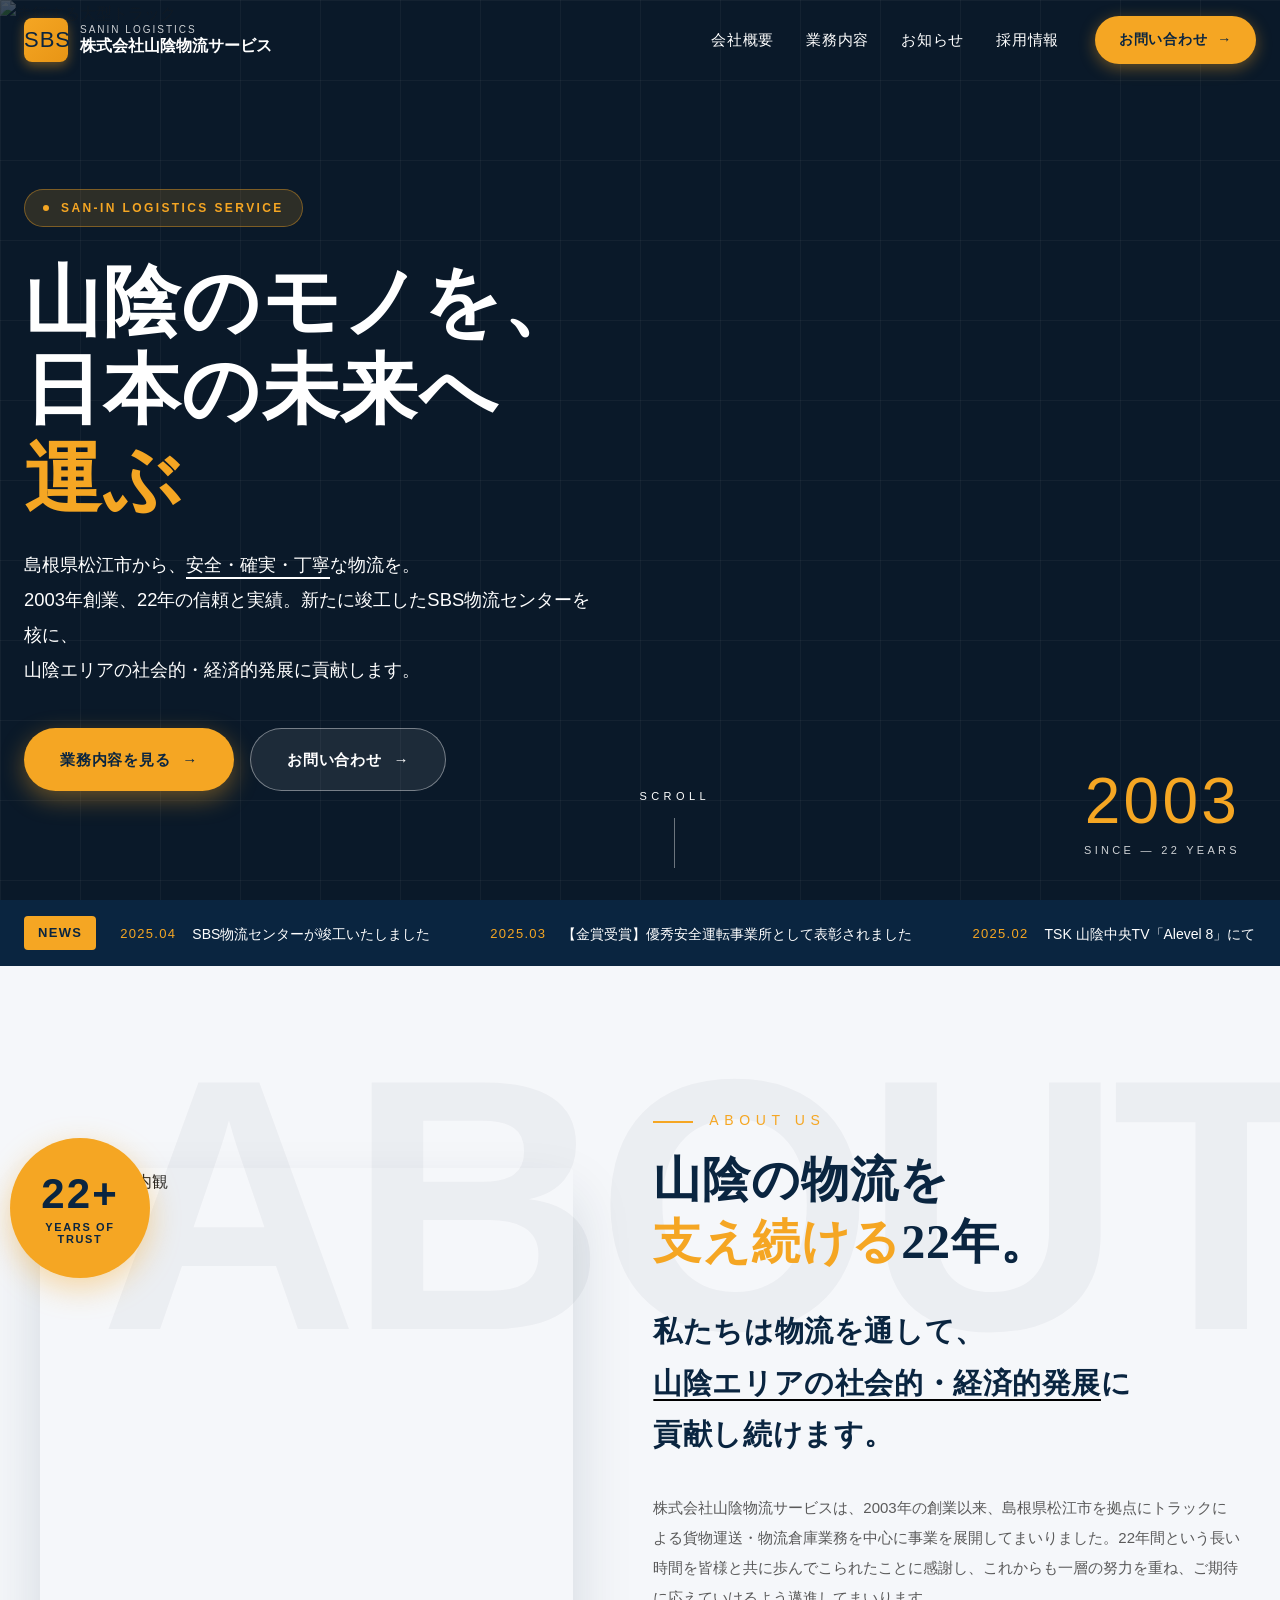
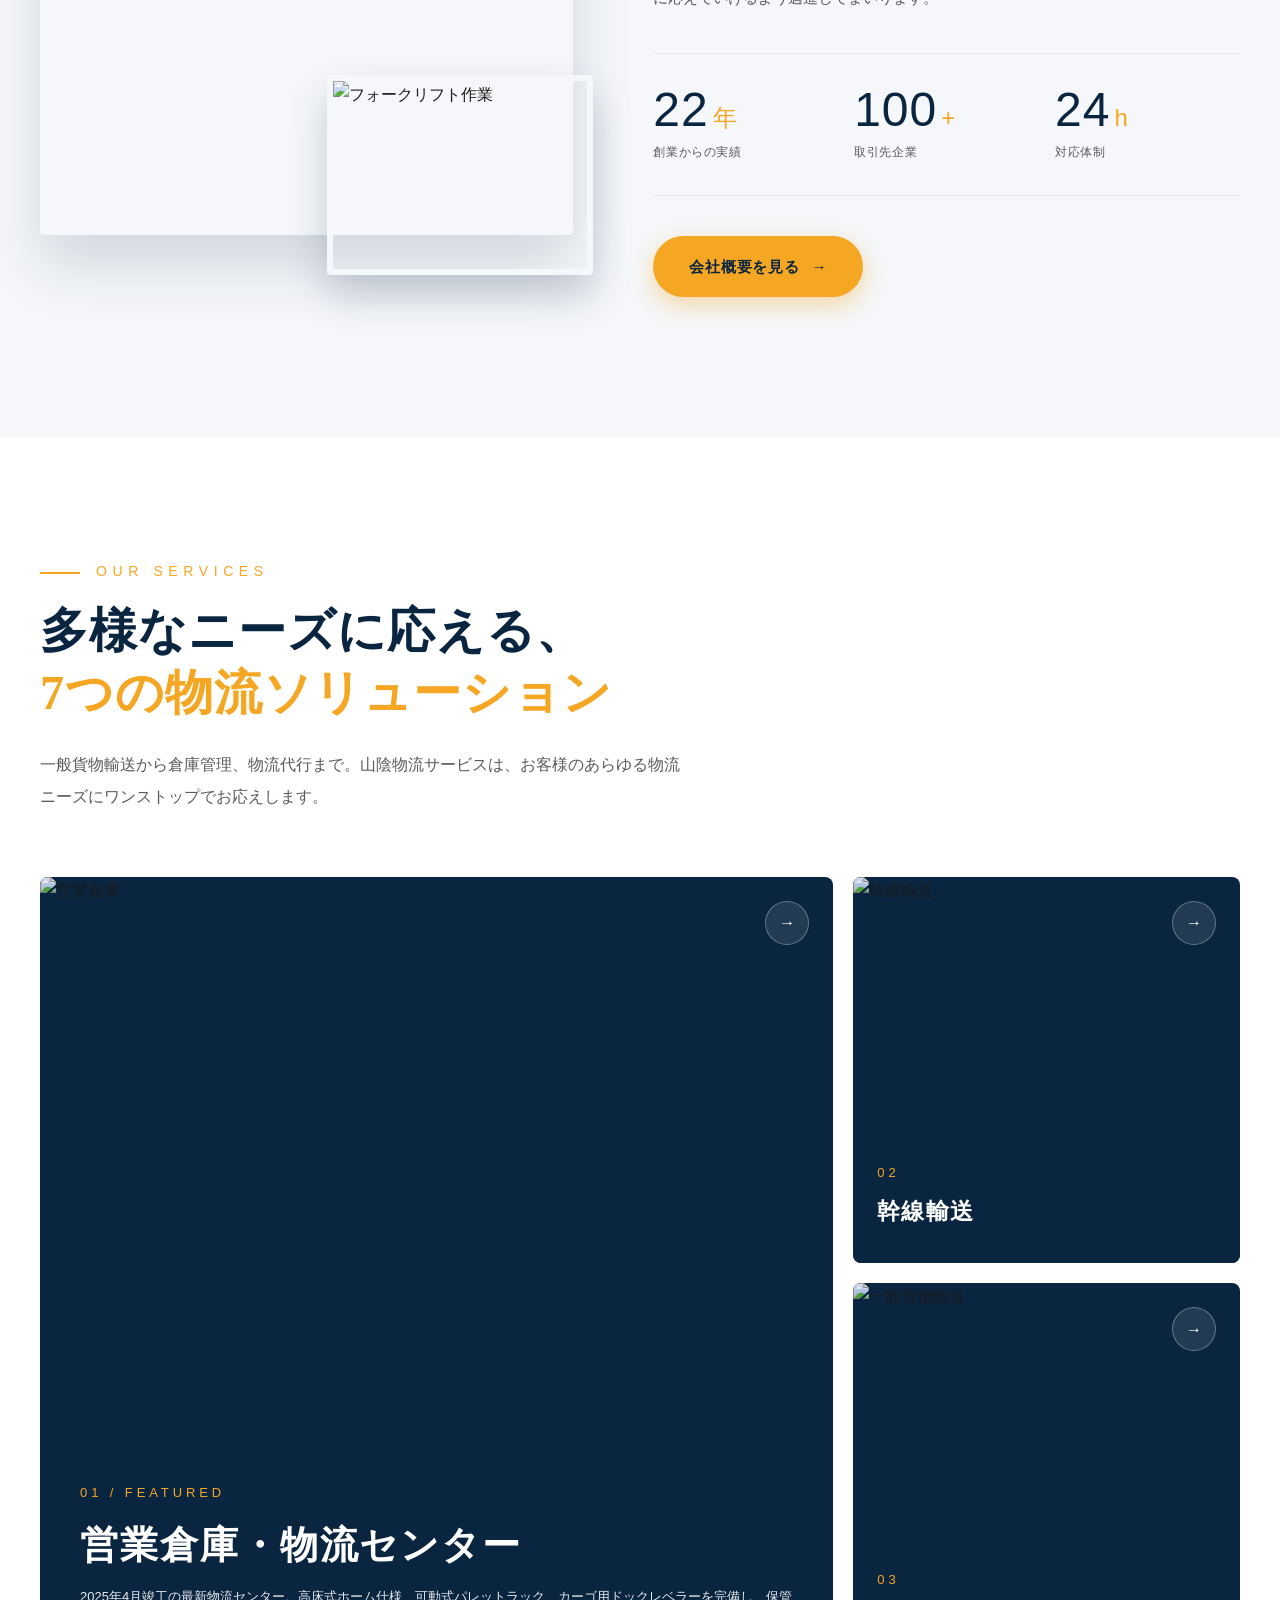
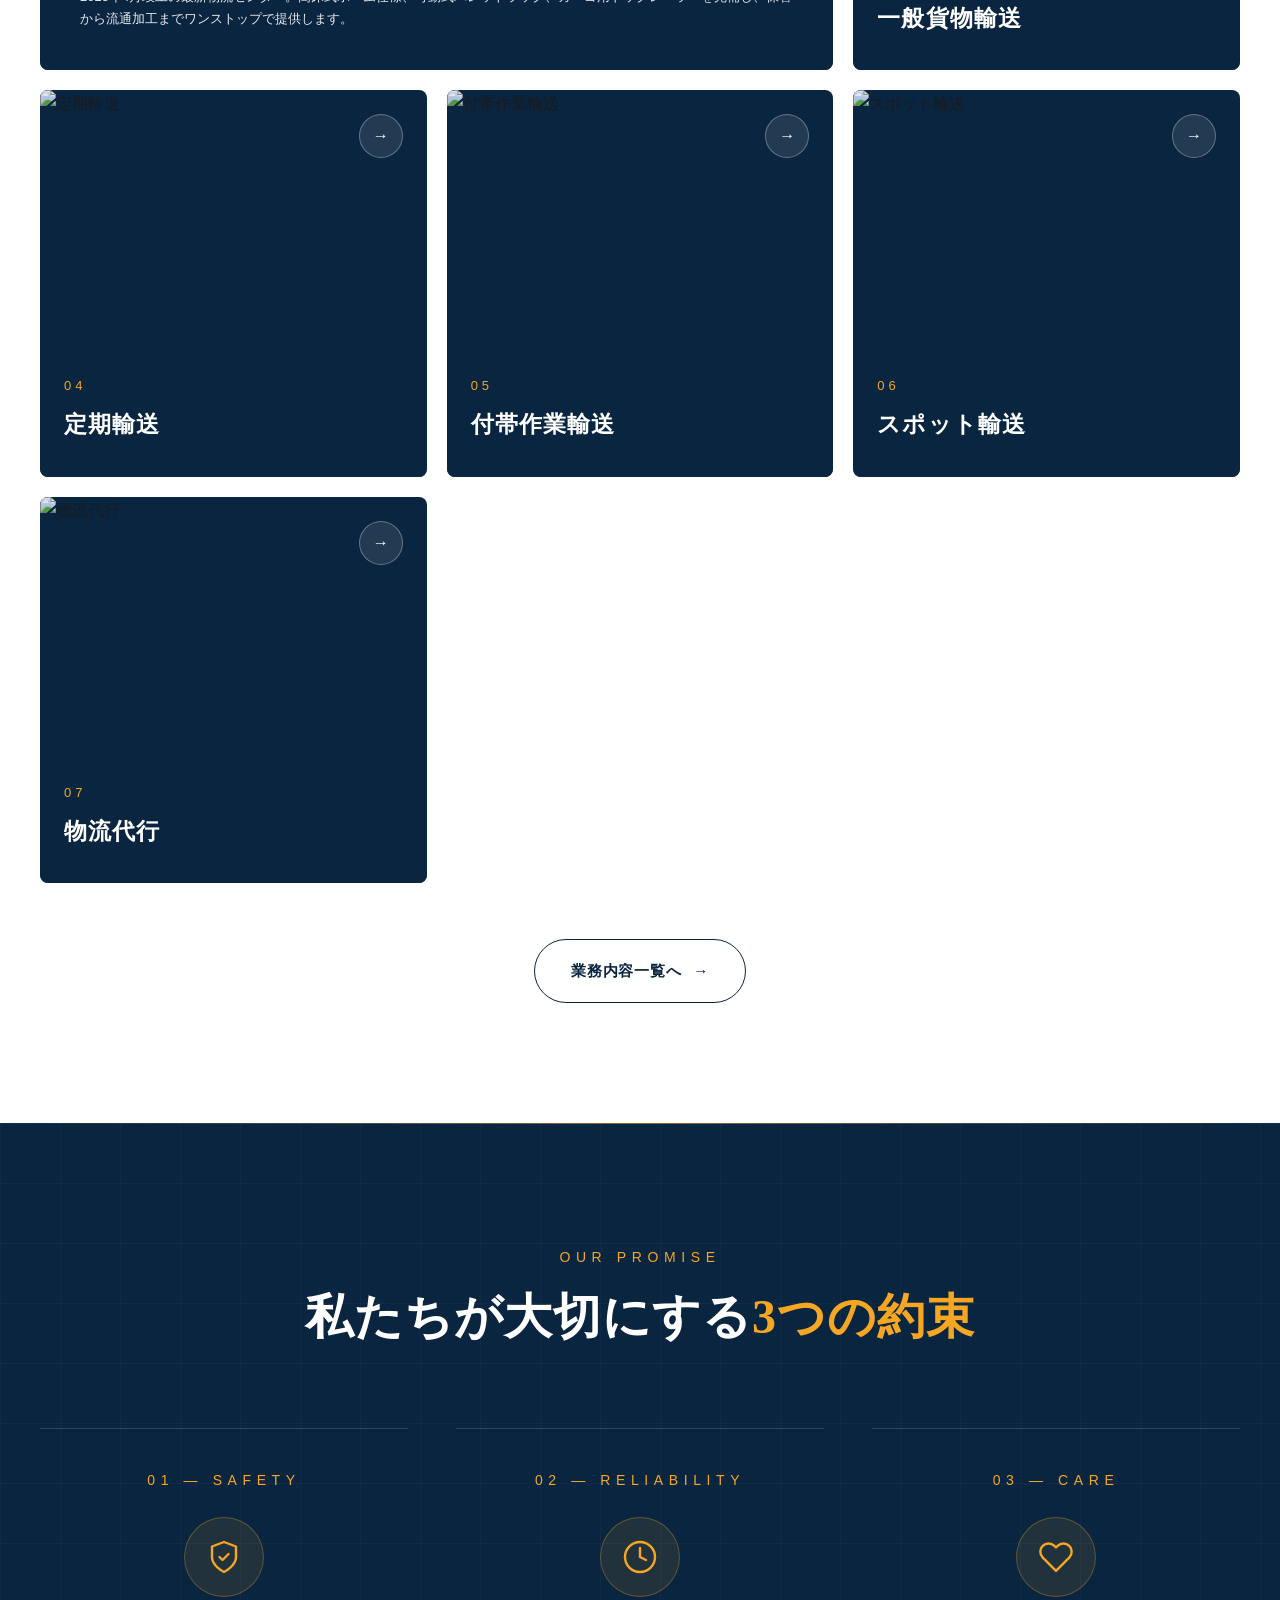
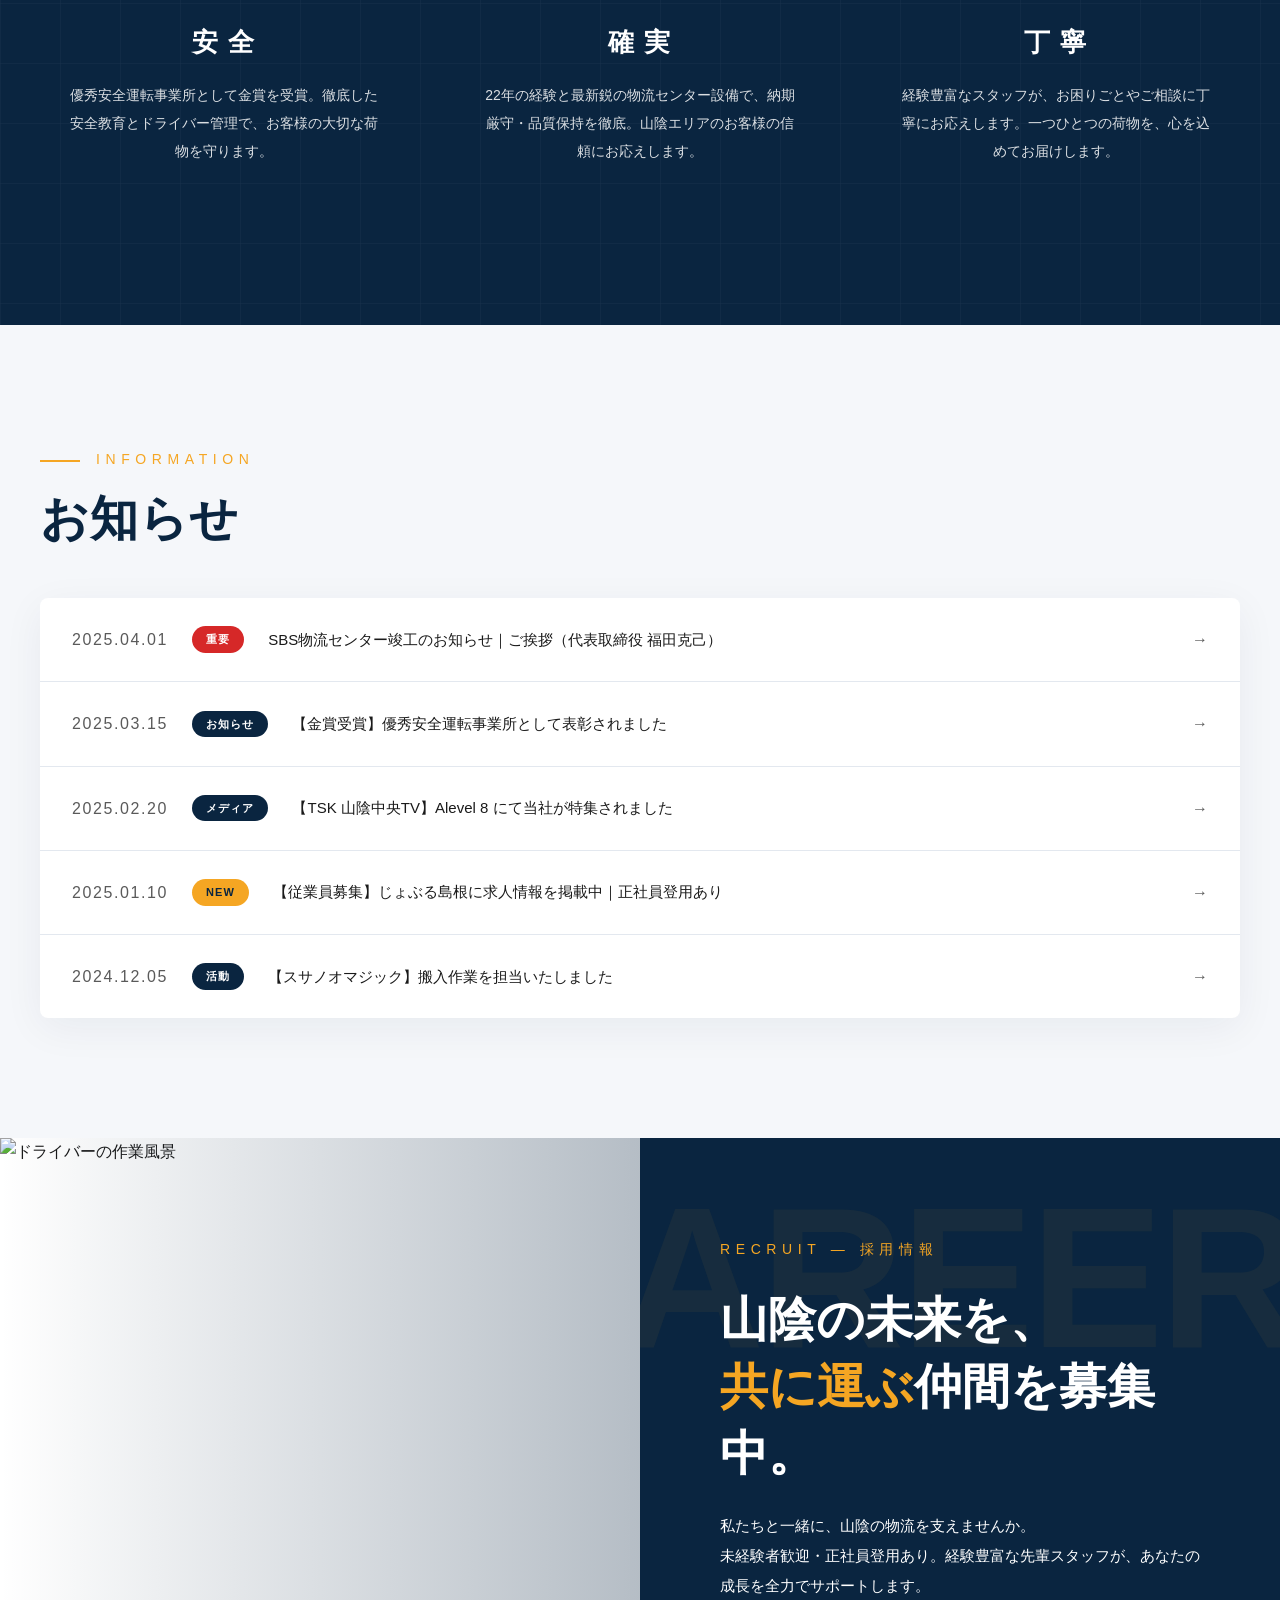
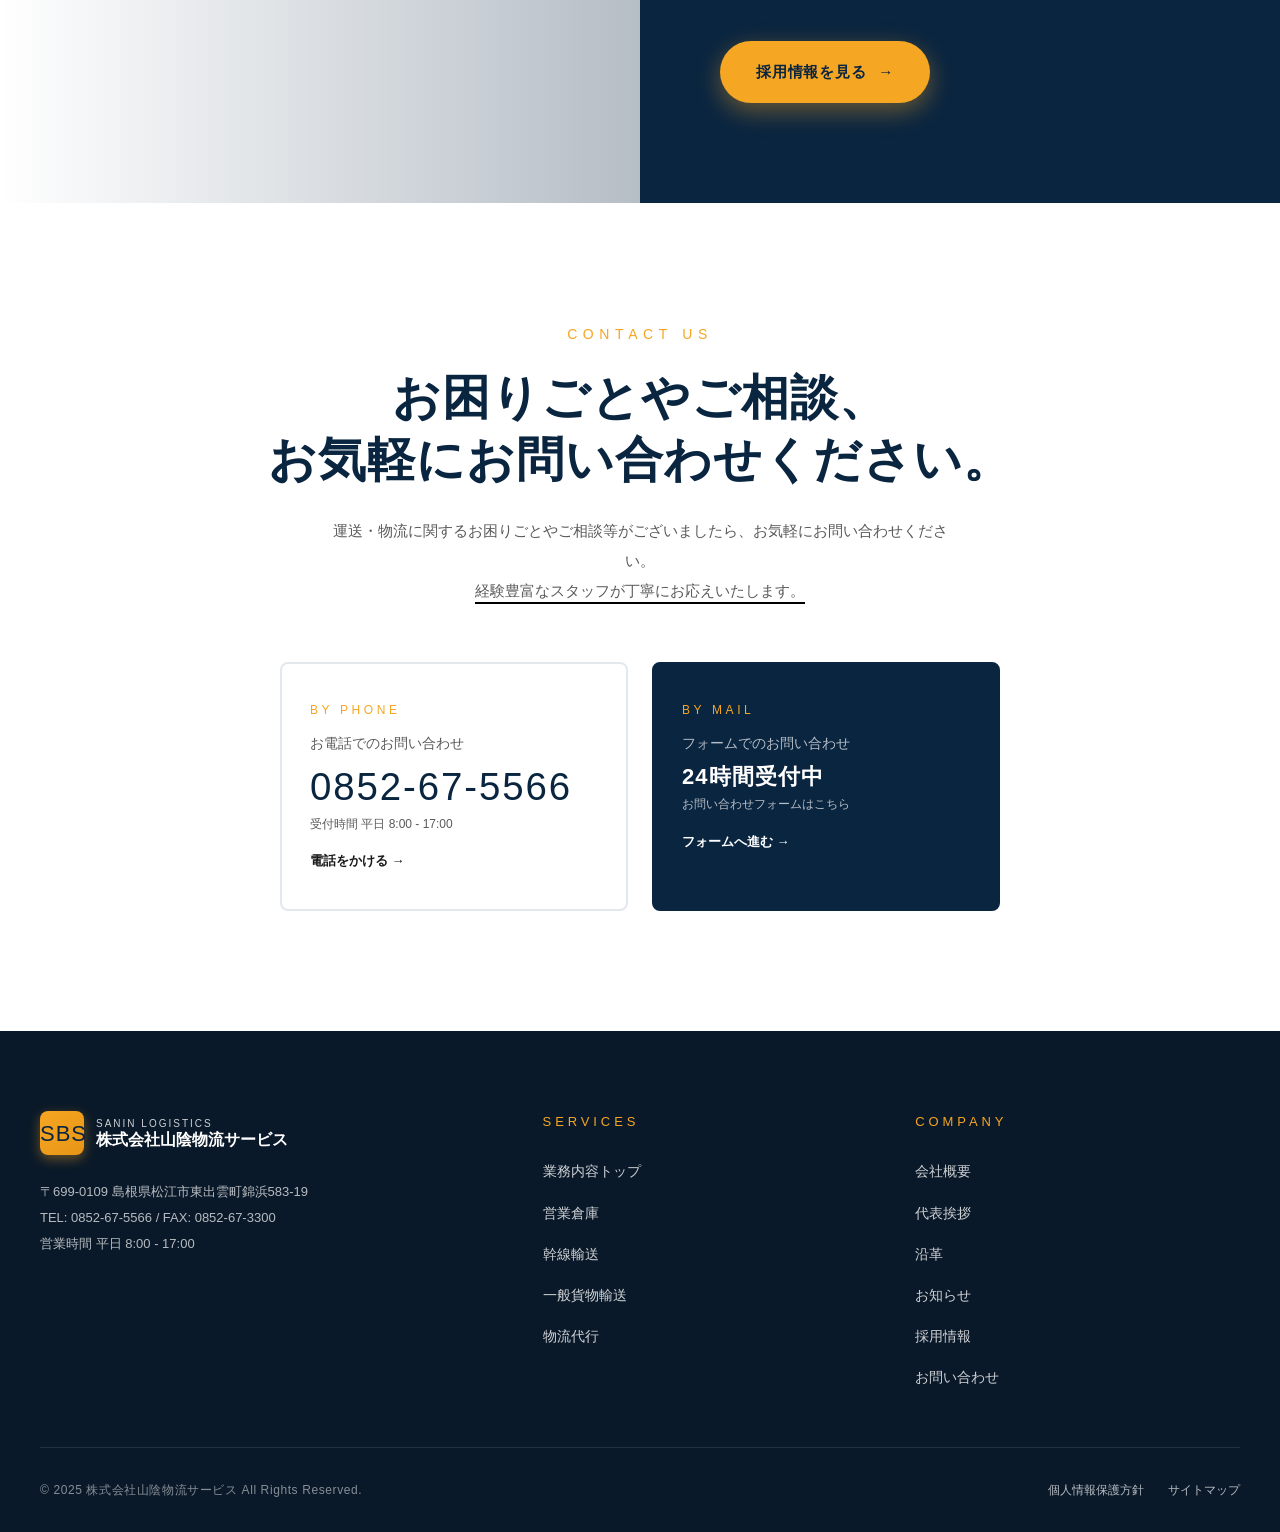
==== commit bbc56c6e: "Complete fix: Clean file names and structure" ====
--- a/index.html
+++ b/index.html
@@ -8,7 +8,7 @@
 <link rel="preconnect" href="https://fonts.googleapis.com">
 <link rel="preconnect" href="https://fonts.gstatic.com" crossorigin>
 <link href="https://fonts.googleapis.com/css2?family=Noto+Sans+JP:wght@400;500;700;900&family=Noto+Serif+JP:wght@500;700;900&family=Bebas+Neue&display=swap" rel="stylesheet">
-<link rel="stylesheet" href="assets/common.css">
+<link rel="stylesheet" href="common.css">
 
 <style>
 /* ========================================
@@ -642,12 +642,12 @@
     </a>
     <nav class="p-header__nav">
       <ul class="p-header__nav-list">
-        <li><a href="about/about.html" class="p-header__nav-link">会社概要</a></li>
-        <li><a href="services/services.html" class="p-header__nav-link">業務内容</a></li>
-        <li><a href="news/news.html" class="p-header__nav-link">お知らせ</a></li>
-        <li><a href="recruit/recruit.html" class="p-header__nav-link">採用情報</a></li>
+        <li><a href="about.html" class="p-header__nav-link">会社概要</a></li>
+        <li><a href="services.html" class="p-header__nav-link">業務内容</a></li>
+        <li><a href="news.html" class="p-header__nav-link">お知らせ</a></li>
+        <li><a href="recruit.html" class="p-header__nav-link">採用情報</a></li>
       </ul>
-      <a href="contact/contact.html" class="p-header__cta">
+      <a href="contact.html" class="p-header__cta">
         お問い合わせ <span>→</span>
       </a>
     </nav>
@@ -678,10 +678,10 @@
         山陰エリアの社会的・経済的発展に貢献します。
       </p>
       <div class="p-hero__actions">
-        <a href="services/services.html" class="c-btn c-btn--primary">
+        <a href="services.html" class="c-btn c-btn--primary">
           業務内容を見る <span class="c-btn__arrow">→</span>
         </a>
-        <a href="contact/contact.html" class="c-btn c-btn--ghost">
+        <a href="contact.html" class="c-btn c-btn--ghost">
           お問い合わせ <span class="c-btn__arrow">→</span>
         </a>
       </div>
@@ -766,7 +766,7 @@
             <div class="p-about__stat-label">対応体制</div>
           </div>
         </div>
-        <a href="about/about.html" class="c-btn c-btn--primary">
+        <a href="about.html" class="c-btn c-btn--primary">
           会社概要を見る <span class="c-btn__arrow">→</span>
         </a>
       </div>
@@ -789,7 +789,7 @@
     </div>
 
     <div class="p-services__grid js-reveal" data-delay="1">
-      <a href="services/warehouse.html" class="p-services__item">
+      <a href="warehouse.html" class="p-services__item">
         <img src="https://images.unsplash.com/photo-1586528116311-ad8dd3c8310d?ixlib=rb-4.0.3&auto=format&fit=crop&w=1200&q=80" alt="営業倉庫" class="p-services__item-img">
         <div class="p-services__item-overlay"></div>
         <div class="p-services__item-arrow">→</div>
@@ -799,37 +799,37 @@
           <p class="p-services__item-desc">2025年4月竣工の最新物流センター。高床式ホーム仕様、可動式パレットラック、カーゴ用ドックレベラーを完備し、保管から流通加工までワンストップで提供します。</p>
         </div>
       </a>
-      <a href="services/transport.html" class="p-services__item">
+      <a href="transport.html" class="p-services__item">
         <img src="https://images.unsplash.com/photo-1601584115197-04ecc0da31d7?ixlib=rb-4.0.3&auto=format&fit=crop&w=600&q=80" alt="幹線輸送" class="p-services__item-img">
         <div class="p-services__item-overlay"></div>
         <div class="p-services__item-arrow">→</div>
         <div class="p-services__item-content"><span class="p-services__item-num">02</span><h3 class="p-services__item-title">幹線輸送</h3></div>
       </a>
-      <a href="services/services.html" class="p-services__item">
+      <a href="services.html" class="p-services__item">
         <img src="https://images.unsplash.com/photo-1578575437130-527eed3abbec?ixlib=rb-4.0.3&auto=format&fit=crop&w=600&q=80" alt="一般貨物輸送" class="p-services__item-img">
         <div class="p-services__item-overlay"></div>
         <div class="p-services__item-arrow">→</div>
         <div class="p-services__item-content"><span class="p-services__item-num">03</span><h3 class="p-services__item-title">一般貨物輸送</h3></div>
       </a>
-      <a href="services/services.html" class="p-services__item">
+      <a href="services.html" class="p-services__item">
         <img src="https://images.unsplash.com/photo-1494412574643-ff11b0a5c1c3?ixlib=rb-4.0.3&auto=format&fit=crop&w=600&q=80" alt="定期輸送" class="p-services__item-img">
         <div class="p-services__item-overlay"></div>
         <div class="p-services__item-arrow">→</div>
         <div class="p-services__item-content"><span class="p-services__item-num">04</span><h3 class="p-services__item-title">定期輸送</h3></div>
       </a>
-      <a href="services/services.html" class="p-services__item">
+      <a href="services.html" class="p-services__item">
         <img src="https://images.unsplash.com/photo-1566576912321-d58ddd7a6088?ixlib=rb-4.0.3&auto=format&fit=crop&w=600&q=80" alt="付帯作業輸送" class="p-services__item-img">
         <div class="p-services__item-overlay"></div>
         <div class="p-services__item-arrow">→</div>
         <div class="p-services__item-content"><span class="p-services__item-num">05</span><h3 class="p-services__item-title">付帯作業輸送</h3></div>
       </a>
-      <a href="services/services.html" class="p-services__item">
+      <a href="services.html" class="p-services__item">
         <img src="https://images.unsplash.com/photo-1605745341112-85968b19335b?ixlib=rb-4.0.3&auto=format&fit=crop&w=600&q=80" alt="スポット輸送" class="p-services__item-img">
         <div class="p-services__item-overlay"></div>
         <div class="p-services__item-arrow">→</div>
         <div class="p-services__item-content"><span class="p-services__item-num">06</span><h3 class="p-services__item-title">スポット輸送</h3></div>
       </a>
-      <a href="services/services.html" class="p-services__item">
+      <a href="services.html" class="p-services__item">
         <img src="https://images.unsplash.com/photo-1553413077-190dd305871c?ixlib=rb-4.0.3&auto=format&fit=crop&w=600&q=80" alt="物流代行" class="p-services__item-img">
         <div class="p-services__item-overlay"></div>
         <div class="p-services__item-arrow">→</div>
@@ -838,7 +838,7 @@
     </div>
 
     <div class="p-services__view-all-wrap js-reveal">
-      <a href="services/services.html" class="c-btn c-btn--outline">
+      <a href="services.html" class="c-btn c-btn--outline">
         業務内容一覧へ <span class="c-btn__arrow">→</span>
       </a>
     </div>
@@ -898,34 +898,34 @@
         <span class="p-section-head__label">INFORMATION</span>
         <h2 class="p-section-head__title">お知らせ</h2>
       </div>
-      <a href="news/news.html" class="p-news-section__view-all js-reveal" data-delay="1">VIEW ALL <span>→</span></a>
+      <a href="news.html" class="p-news-section__view-all js-reveal" data-delay="1">VIEW ALL <span>→</span></a>
     </div>
     <div class="p-news-section__list js-reveal" data-delay="2">
-      <a href="news/news.html" class="p-news-section__item">
+      <a href="news.html" class="p-news-section__item">
         <span class="p-news-section__item-date">2025.04.01</span>
         <span class="p-news-section__item-cat p-news-section__item-cat--important">重要</span>
         <span class="p-news-section__item-title">SBS物流センター竣工のお知らせ｜ご挨拶（代表取締役 福田克己）</span>
         <span class="p-news-section__item-arrow">→</span>
       </a>
-      <a href="news/news.html" class="p-news-section__item">
+      <a href="news.html" class="p-news-section__item">
         <span class="p-news-section__item-date">2025.03.15</span>
         <span class="p-news-section__item-cat">お知らせ</span>
         <span class="p-news-section__item-title">【金賞受賞】優秀安全運転事業所として表彰されました</span>
         <span class="p-news-section__item-arrow">→</span>
       </a>
-      <a href="news/news.html" class="p-news-section__item">
+      <a href="news.html" class="p-news-section__item">
         <span class="p-news-section__item-date">2025.02.20</span>
         <span class="p-news-section__item-cat">メディア</span>
         <span class="p-news-section__item-title">【TSK 山陰中央TV】Alevel 8 にて当社が特集されました</span>
         <span class="p-news-section__item-arrow">→</span>
       </a>
-      <a href="news/news.html" class="p-news-section__item">
+      <a href="news.html" class="p-news-section__item">
         <span class="p-news-section__item-date">2025.01.10</span>
         <span class="p-news-section__item-cat p-news-section__item-cat--new">NEW</span>
         <span class="p-news-section__item-title">【従業員募集】じょぶる島根に求人情報を掲載中｜正社員登用あり</span>
         <span class="p-news-section__item-arrow">→</span>
       </a>
-      <a href="news/news.html" class="p-news-section__item">
+      <a href="news.html" class="p-news-section__item">
         <span class="p-news-section__item-date">2024.12.05</span>
         <span class="p-news-section__item-cat">活動</span>
         <span class="p-news-section__item-title">【スサノオマジック】搬入作業を担当いたしました</span>
@@ -951,7 +951,7 @@
         私たちと一緒に、山陰の物流を支えませんか。<br>
         未経験者歓迎・正社員登用あり。経験豊富な先輩スタッフが、あなたの成長を全力でサポートします。
       </p>
-      <a href="recruit/recruit.html" class="c-btn c-btn--primary p-recruit-cta__btn js-reveal" data-delay="2">
+      <a href="recruit.html" class="c-btn c-btn--primary p-recruit-cta__btn js-reveal" data-delay="2">
         採用情報を見る <span class="c-btn__arrow">→</span>
       </a>
     </div>
@@ -979,7 +979,7 @@
         <div class="p-contact-method-sub">受付時間 平日 8:00 - 17:00</div>
         <div class="p-contact-method__arrow">電話をかける →</div>
       </a>
-      <a href="contact/contact.html" class="p-contact-method p-contact-method--mail js-reveal" data-delay="2">
+      <a href="contact.html" class="p-contact-method p-contact-method--mail js-reveal" data-delay="2">
         <div class="p-contact-method-label">BY MAIL</div>
         <div class="p-contact-method-title">フォームでのお問い合わせ</div>
         <div class="p-contact-method-value" style="font-family:var(--font-jp); font-size:22px; font-weight:700;">24時間受付中</div>
@@ -1011,22 +1011,22 @@
       <div>
         <div class="p-footer__nav-title">SERVICES</div>
         <ul class="p-footer__nav-list">
-          <li><a href="services/services.html" class="p-footer__nav-link">業務内容トップ</a></li>
-          <li><a href="services/warehouse.html" class="p-footer__nav-link">営業倉庫</a></li>
-          <li><a href="services/transport.html" class="p-footer__nav-link">幹線輸送</a></li>
-          <li><a href="services/services.html" class="p-footer__nav-link">一般貨物輸送</a></li>
-          <li><a href="services/services.html" class="p-footer__nav-link">物流代行</a></li>
+          <li><a href="services.html" class="p-footer__nav-link">業務内容トップ</a></li>
+          <li><a href="warehouse.html" class="p-footer__nav-link">営業倉庫</a></li>
+          <li><a href="transport.html" class="p-footer__nav-link">幹線輸送</a></li>
+          <li><a href="services.html" class="p-footer__nav-link">一般貨物輸送</a></li>
+          <li><a href="services.html" class="p-footer__nav-link">物流代行</a></li>
         </ul>
       </div>
       <div>
         <div class="p-footer__nav-title">COMPANY</div>
         <ul class="p-footer__nav-list">
-          <li><a href="about/about.html" class="p-footer__nav-link">会社概要</a></li>
-          <li><a href="about/greeting.html" class="p-footer__nav-link">代表挨拶</a></li>
-          <li><a href="about/history.html" class="p-footer__nav-link">沿革</a></li>
-          <li><a href="news/news.html" class="p-footer__nav-link">お知らせ</a></li>
-          <li><a href="recruit/recruit.html" class="p-footer__nav-link">採用情報</a></li>
-          <li><a href="contact/contact.html" class="p-footer__nav-link">お問い合わせ</a></li>
+          <li><a href="about.html" class="p-footer__nav-link">会社概要</a></li>
+          <li><a href="greeting.html" class="p-footer__nav-link">代表挨拶</a></li>
+          <li><a href="history.html" class="p-footer__nav-link">沿革</a></li>
+          <li><a href="news.html" class="p-footer__nav-link">お知らせ</a></li>
+          <li><a href="recruit.html" class="p-footer__nav-link">採用情報</a></li>
+          <li><a href="contact.html" class="p-footer__nav-link">お問い合わせ</a></li>
         </ul>
       </div>
     </div>
@@ -1040,6 +1040,6 @@
   </div>
 </footer>
 
-<script src="assets/common.js"></script>
+<script src="common.js"></script>
 </body>
 </html>
--- a/common.css
+++ b/common.css
@@ -0,0 +1,513 @@
+/* ========================================
+   山陰物流サービス｜共通スタイル common.css
+======================================== */
+
+/* Foundation */
+:root {
+  --color-primary: #0a2540;
+  --color-primary-light: #1a3a5c;
+  --color-accent: #f5a623;
+  --color-accent-dark: #e89515;
+  --color-red: #d62828;
+  --color-text: #1a1a1a;
+  --color-text-light: #5a5a5a;
+  --color-bg: #ffffff;
+  --color-bg-soft: #f5f7fa;
+  --color-bg-dark: #0a1929;
+  --color-border: #e3e8ef;
+  --font-jp: 'Noto Sans JP', sans-serif;
+  --font-serif: 'Noto Serif JP', serif;
+  --font-en: 'Bebas Neue', sans-serif;
+  --container-max: 1280px;
+  --header-h: 80px;
+  --ease-out: cubic-bezier(0.22, 1, 0.36, 1);
+  --ease-in-out: cubic-bezier(0.65, 0, 0.35, 1);
+}
+
+* { box-sizing: border-box; margin: 0; padding: 0; }
+html { scroll-behavior: smooth; font-size: 16px; }
+body {
+  font-family: var(--font-jp);
+  font-weight: 400;
+  color: var(--color-text);
+  background-color: var(--color-bg);
+  line-height: 1.7;
+  overflow-x: hidden;
+  -webkit-font-smoothing: antialiased;
+}
+img { max-width: 100%; height: auto; display: block; }
+a { color: inherit; text-decoration: none; transition: opacity .3s var(--ease-out); }
+ul, ol { list-style: none; }
+
+/* Utility - Black Underline */
+.u-underline {
+  text-decoration: underline;
+  text-decoration-color: #000;
+  text-decoration-thickness: 2px;
+  text-underline-offset: 6px;
+  text-decoration-skip-ink: none;
+}
+
+/* Container */
+.l-container {
+  width: 100%;
+  max-width: var(--container-max);
+  margin: 0 auto;
+  padding: 0 24px;
+}
+@media (min-width: 768px) { .l-container { padding: 0 40px; } }
+
+/* ========================================
+   Header (sub-page version - solid)
+======================================== */
+.l-header {
+  position: fixed;
+  top: 0; left: 0;
+  width: 100%;
+  height: var(--header-h);
+  z-index: 100;
+  background: rgba(255, 255, 255, 0.96);
+  backdrop-filter: blur(12px);
+  box-shadow: 0 2px 20px rgba(10, 37, 64, 0.06);
+  transition: all .4s var(--ease-out);
+}
+
+/* Top page header - transparent until scroll */
+.l-header--top {
+  background: rgba(255, 255, 255, 0);
+  backdrop-filter: blur(0px);
+  box-shadow: none;
+}
+.l-header--top.is-scrolled {
+  background: rgba(255, 255, 255, 0.96);
+  backdrop-filter: blur(12px);
+  box-shadow: 0 2px 20px rgba(10, 37, 64, 0.08);
+}
+
+.p-header__inner {
+  display: flex;
+  align-items: center;
+  justify-content: space-between;
+  height: 100%;
+  padding: 0 24px;
+  max-width: 1600px;
+  margin: 0 auto;
+}
+
+.p-header__logo {
+  display: flex;
+  align-items: center;
+  gap: 12px;
+  color: var(--color-primary);
+  transition: color .4s var(--ease-out);
+}
+.l-header--top:not(.is-scrolled) .p-header__logo { color: #fff; }
+
+.p-header__logo-mark {
+  width: 44px; height: 44px; border-radius: 8px;
+  background: linear-gradient(135deg, var(--color-accent), var(--color-accent-dark));
+  display: grid; place-items: center;
+  color: var(--color-primary);
+  font-family: var(--font-en); font-size: 22px; letter-spacing: 1px;
+  box-shadow: 0 4px 12px rgba(245, 166, 35, 0.4);
+}
+.p-header__logo-text { display: flex; flex-direction: column; line-height: 1.2; }
+.p-header__logo-text small { font-size: 10px; letter-spacing: 2px; font-family: var(--font-en); opacity: 0.8; }
+.p-header__logo-text strong { font-size: 16px; font-weight: 700; }
+
+.p-header__nav { display: none; }
+@media (min-width: 1024px) {
+  .p-header__nav { display: flex; align-items: center; gap: 36px; }
+}
+.p-header__nav-list { display: flex; gap: 32px; }
+
+.p-header__nav-link {
+  position: relative;
+  color: var(--color-primary);
+  font-weight: 500;
+  font-size: 15px;
+  letter-spacing: 0.05em;
+  transition: color .3s;
+}
+.l-header--top:not(.is-scrolled) .p-header__nav-link { color: #fff; }
+
+.p-header__nav-link::after {
+  content: '';
+  position: absolute;
+  left: 0; bottom: -6px;
+  width: 0; height: 2px;
+  background: var(--color-accent);
+  transition: width .3s var(--ease-out);
+}
+.p-header__nav-link:hover::after,
+.p-header__nav-link.is-current::after { width: 100%; }
+.p-header__nav-link.is-current { color: var(--color-accent); }
+
+.p-header__cta {
+  display: inline-flex;
+  align-items: center;
+  gap: 10px;
+  padding: 12px 24px;
+  background: var(--color-accent);
+  color: var(--color-primary);
+  border-radius: 999px;
+  font-weight: 700;
+  font-size: 14px;
+  letter-spacing: 0.05em;
+  transition: all .3s;
+  box-shadow: 0 4px 16px rgba(245, 166, 35, 0.4);
+}
+.p-header__cta:hover {
+  transform: translateY(-2px);
+  box-shadow: 0 8px 24px rgba(245, 166, 35, 0.5);
+}
+
+.p-header__menu-btn {
+  display: flex; flex-direction: column; gap: 5px;
+  width: 32px; height: 32px;
+  background: none; border: none; cursor: pointer; padding: 4px;
+}
+.p-header__menu-btn span {
+  display: block; width: 100%; height: 2px;
+  background: var(--color-primary); transition: all .3s;
+}
+.l-header--top:not(.is-scrolled) .p-header__menu-btn span { background: #fff; }
+@media (min-width: 1024px) { .p-header__menu-btn { display: none; } }
+
+/* ========================================
+   Page Hero (lower-page hero with breadcrumb)
+======================================== */
+.p-page-hero {
+  position: relative;
+  width: 100%;
+  height: 480px;
+  overflow: hidden;
+  background: var(--color-bg-dark);
+}
+@media (max-width: 768px) { .p-page-hero { height: 380px; } }
+
+.p-page-hero__bg { position: absolute; inset: 0; z-index: 1; }
+.p-page-hero__bg img {
+  width: 100%; height: 100%; object-fit: cover;
+  animation: heroKenburns 16s ease-in-out infinite alternate;
+}
+@keyframes heroKenburns {
+  0% { transform: scale(1.05); }
+  100% { transform: scale(1.15); }
+}
+
+.p-page-hero__overlay {
+  position: absolute; inset: 0; z-index: 2;
+  background:
+    linear-gradient(180deg, rgba(10,25,41,0.55) 0%, rgba(10,25,41,0.7) 100%),
+    linear-gradient(90deg, rgba(10,25,41,0.5) 0%, rgba(10,25,41,0.2) 70%);
+}
+.p-page-hero__grid {
+  position: absolute; inset: 0; z-index: 3;
+  background-image:
+    linear-gradient(rgba(255,255,255,0.04) 1px, transparent 1px),
+    linear-gradient(90deg, rgba(255,255,255,0.04) 1px, transparent 1px);
+  background-size: 80px 80px; pointer-events: none;
+}
+
+.p-page-hero__inner {
+  position: relative; z-index: 5; height: 100%;
+  display: flex; flex-direction: column; justify-content: center;
+  padding-top: var(--header-h);
+  max-width: 1600px; margin: 0 auto;
+  padding-left: 24px; padding-right: 24px;
+  color: #fff;
+}
+@media (min-width: 768px) {
+  .p-page-hero__inner { padding-left: 40px; padding-right: 40px; }
+}
+
+.p-page-hero__label {
+  display: inline-flex; align-items: center; gap: 12px;
+  font-family: var(--font-en);
+  color: var(--color-accent);
+  font-size: 14px; letter-spacing: 0.4em;
+  margin-bottom: 20px;
+  opacity: 0; animation: fadeInUp 0.8s var(--ease-out) 0.2s forwards;
+}
+.p-page-hero__label::before {
+  content: ''; width: 36px; height: 2px; background: var(--color-accent);
+}
+.p-page-hero__title-en {
+  font-family: var(--font-en);
+  font-size: clamp(0.9rem, 1.6vw, 1.1rem);
+  letter-spacing: 0.4em;
+  color: rgba(255,255,255,0.7);
+  margin-bottom: 8px;
+  display: block;
+  opacity: 0; animation: fadeInUp 0.8s var(--ease-out) 0.3s forwards;
+}
+.p-page-hero__title {
+  font-family: var(--font-serif);
+  font-size: clamp(2rem, 5vw, 3.6rem);
+  font-weight: 900;
+  line-height: 1.3;
+  letter-spacing: 0.02em;
+  margin-bottom: 16px;
+  opacity: 0; animation: fadeInUp 0.8s var(--ease-out) 0.4s forwards;
+}
+
+.p-page-hero__breadcrumb {
+  display: flex; flex-wrap: wrap; align-items: center; gap: 12px;
+  font-size: 13px; letter-spacing: 0.05em;
+  margin-top: 24px;
+  opacity: 0; animation: fadeInUp 0.8s var(--ease-out) 0.6s forwards;
+}
+.p-page-hero__breadcrumb a { opacity: 0.8; transition: all .3s; }
+.p-page-hero__breadcrumb a:hover { color: var(--color-accent); opacity: 1; }
+.p-page-hero__breadcrumb-sep { color: rgba(255,255,255,0.4); font-size: 11px; }
+.p-page-hero__breadcrumb-current { color: var(--color-accent); }
+
+@keyframes fadeInUp {
+  from { opacity: 0; transform: translateY(30px); }
+  to { opacity: 1; transform: translateY(0); }
+}
+
+/* ========================================
+   Section Common
+======================================== */
+.l-section { padding: 120px 0; position: relative; }
+@media (max-width: 768px) { .l-section { padding: 80px 0; } }
+
+.p-section-head { margin-bottom: 64px; position: relative; }
+.p-section-head--center { text-align: center; }
+
+.p-section-head__label {
+  display: inline-block;
+  font-family: var(--font-en);
+  color: var(--color-accent);
+  font-size: 14px; letter-spacing: 0.4em;
+  margin-bottom: 16px;
+  position: relative;
+  padding-left: 56px;
+}
+.p-section-head__label::before {
+  content: ''; position: absolute; left: 0; top: 50%;
+  width: 40px; height: 2px; background: var(--color-accent);
+}
+.p-section-head--center .p-section-head__label { padding-left: 0; }
+.p-section-head--center .p-section-head__label::before { display: none; }
+
+.p-section-head__title {
+  font-family: var(--font-serif);
+  font-size: clamp(2rem, 4.5vw, 3rem);
+  font-weight: 900;
+  line-height: 1.3;
+  color: var(--color-primary);
+  letter-spacing: 0.02em;
+}
+.p-section-head__title em { font-style: normal; color: var(--color-accent); }
+.p-section-head__lead {
+  margin-top: 24px;
+  font-size: 16px; line-height: 2;
+  color: var(--color-text-light);
+  max-width: 640px;
+}
+.p-section-head--center .p-section-head__lead { margin-left: auto; margin-right: auto; }
+
+/* ========================================
+   Buttons
+======================================== */
+.c-btn {
+  display: inline-flex;
+  align-items: center;
+  gap: 12px;
+  padding: 18px 36px;
+  font-weight: 700;
+  font-size: 15px;
+  letter-spacing: 0.05em;
+  border-radius: 999px;
+  transition: all .35s var(--ease-out);
+  cursor: pointer;
+  border: none;
+  position: relative;
+  overflow: hidden;
+}
+.c-btn--primary {
+  background: var(--color-accent);
+  color: var(--color-primary);
+  box-shadow: 0 8px 24px rgba(245, 166, 35, 0.4);
+}
+.c-btn--primary:hover {
+  transform: translateY(-3px);
+  box-shadow: 0 14px 32px rgba(245, 166, 35, 0.55);
+  background: #ffb944;
+}
+.c-btn--ghost {
+  background: rgba(255, 255, 255, 0.08);
+  color: #fff;
+  border: 1.5px solid rgba(255, 255, 255, 0.4);
+  backdrop-filter: blur(8px);
+}
+.c-btn--ghost:hover {
+  background: rgba(255, 255, 255, 0.15);
+  border-color: #fff;
+  transform: translateY(-3px);
+}
+.c-btn--outline {
+  background: transparent;
+  color: var(--color-primary);
+  border: 1.5px solid var(--color-primary);
+}
+.c-btn--outline:hover {
+  background: var(--color-primary);
+  color: #fff;
+  transform: translateY(-3px);
+}
+.c-btn__arrow { display: inline-block; transition: transform .3s var(--ease-out); }
+.c-btn:hover .c-btn__arrow { transform: translateX(6px); }
+
+/* ========================================
+   Side Sub-Navigation (related pages)
+======================================== */
+.p-side-nav { background: var(--color-bg-soft); padding: 80px 0; }
+
+.p-side-nav__list {
+  display: grid;
+  grid-template-columns: repeat(2, 1fr);
+  gap: 16px;
+}
+@media (min-width: 768px) {
+  .p-side-nav__list { grid-template-columns: repeat(3, 1fr); gap: 24px; }
+}
+@media (min-width: 1024px) {
+  .p-side-nav__list { grid-template-columns: repeat(4, 1fr); }
+}
+
+.p-side-nav__item {
+  position: relative; display: block;
+  background: #fff; border-radius: 8px; overflow: hidden;
+  aspect-ratio: 4/3;
+  transition: all .4s var(--ease-out);
+}
+.p-side-nav__item:hover {
+  transform: translateY(-6px);
+  box-shadow: 0 20px 40px rgba(10, 37, 64, 0.15);
+}
+.p-side-nav__img {
+  width: 100%; height: 100%; object-fit: cover;
+  transition: transform .8s var(--ease-out);
+}
+.p-side-nav__item:hover .p-side-nav__img { transform: scale(1.08); }
+.p-side-nav__overlay {
+  position: absolute; inset: 0;
+  background: linear-gradient(180deg, transparent 30%, rgba(10, 37, 64, 0.85) 100%);
+}
+.p-side-nav__text {
+  position: absolute; left: 20px; bottom: 20px; color: #fff;
+}
+.p-side-nav__text-jp {
+  font-family: var(--font-serif);
+  font-size: 16px; font-weight: 700;
+}
+.p-side-nav__text-en {
+  font-family: var(--font-en);
+  font-size: 12px; letter-spacing: 0.2em;
+  color: var(--color-accent);
+  margin-top: 4px; display: block;
+}
+
+/* ========================================
+   Contact CTA Block (reusable)
+======================================== */
+.p-contact-cta {
+  background: var(--color-primary);
+  color: #fff;
+  padding: 100px 0;
+  text-align: center;
+  position: relative;
+  overflow: hidden;
+}
+.p-contact-cta::before {
+  content: 'CONTACT';
+  position: absolute;
+  top: 50%; left: 50%;
+  transform: translate(-50%, -50%);
+  font-family: var(--font-en);
+  font-size: clamp(140px, 20vw, 280px);
+  color: rgba(255, 255, 255, 0.04);
+  font-weight: 900; line-height: 1;
+  pointer-events: none; letter-spacing: 0.02em;
+  white-space: nowrap;
+}
+.p-contact-cta__label {
+  font-family: var(--font-en);
+  font-size: 14px; color: var(--color-accent);
+  letter-spacing: 0.4em; margin-bottom: 20px;
+  position: relative; z-index: 1;
+}
+.p-contact-cta__title {
+  font-family: var(--font-serif);
+  font-size: clamp(1.8rem, 3.5vw, 2.6rem);
+  font-weight: 900; line-height: 1.4;
+  margin-bottom: 24px;
+  position: relative; z-index: 1;
+}
+.p-contact-cta__text {
+  font-size: 15px; line-height: 2; opacity: 0.85;
+  margin-bottom: 40px;
+  max-width: 560px; margin-left: auto; margin-right: auto;
+  position: relative; z-index: 1;
+}
+.p-contact-cta__btn { position: relative; z-index: 1; }
+
+/* ========================================
+   Footer
+======================================== */
+.l-footer {
+  background: var(--color-bg-dark);
+  color: #fff;
+  padding: 80px 0 32px;
+}
+.p-footer__top {
+  display: grid;
+  grid-template-columns: 1fr;
+  gap: 48px;
+  padding-bottom: 56px;
+  border-bottom: 1px solid rgba(255,255,255,0.1);
+}
+@media (min-width: 768px) { .p-footer__top { grid-template-columns: 1.4fr 1fr 1fr; } }
+
+.p-footer__company-info {
+  font-size: 13px; line-height: 2; opacity: 0.7;
+}
+.p-footer__nav-title {
+  font-family: var(--font-en);
+  font-size: 13px; color: var(--color-accent);
+  letter-spacing: 0.3em; margin-bottom: 24px;
+}
+.p-footer__nav-list { display: flex; flex-direction: column; gap: 14px; }
+.p-footer__nav-link {
+  font-size: 14px; opacity: 0.8;
+  transition: all .3s;
+  display: inline-flex; align-items: center; gap: 8px;
+}
+.p-footer__nav-link:hover { color: var(--color-accent); opacity: 1; padding-left: 4px; }
+
+.p-footer__bottom {
+  padding-top: 32px;
+  display: flex; flex-wrap: wrap; justify-content: space-between; align-items: center;
+  gap: 16px;
+}
+.p-footer__copy { font-size: 12px; opacity: 0.5; letter-spacing: 0.05em; }
+.p-footer__legal { display: flex; gap: 24px; font-size: 12px; }
+.p-footer__legal a { opacity: 0.7; transition: opacity .3s; }
+.p-footer__legal a:hover { opacity: 1; }
+
+/* ========================================
+   Scroll Reveal
+======================================== */
+.js-reveal {
+  opacity: 0; transform: translateY(40px);
+  transition: opacity 1s var(--ease-out), transform 1s var(--ease-out);
+}
+.js-reveal.is-visible { opacity: 1; transform: translateY(0); }
+.js-reveal[data-delay="1"] { transition-delay: .15s; }
+.js-reveal[data-delay="2"] { transition-delay: .3s; }
+.js-reveal[data-delay="3"] { transition-delay: .45s; }
+.js-reveal[data-delay="4"] { transition-delay: .6s; }
